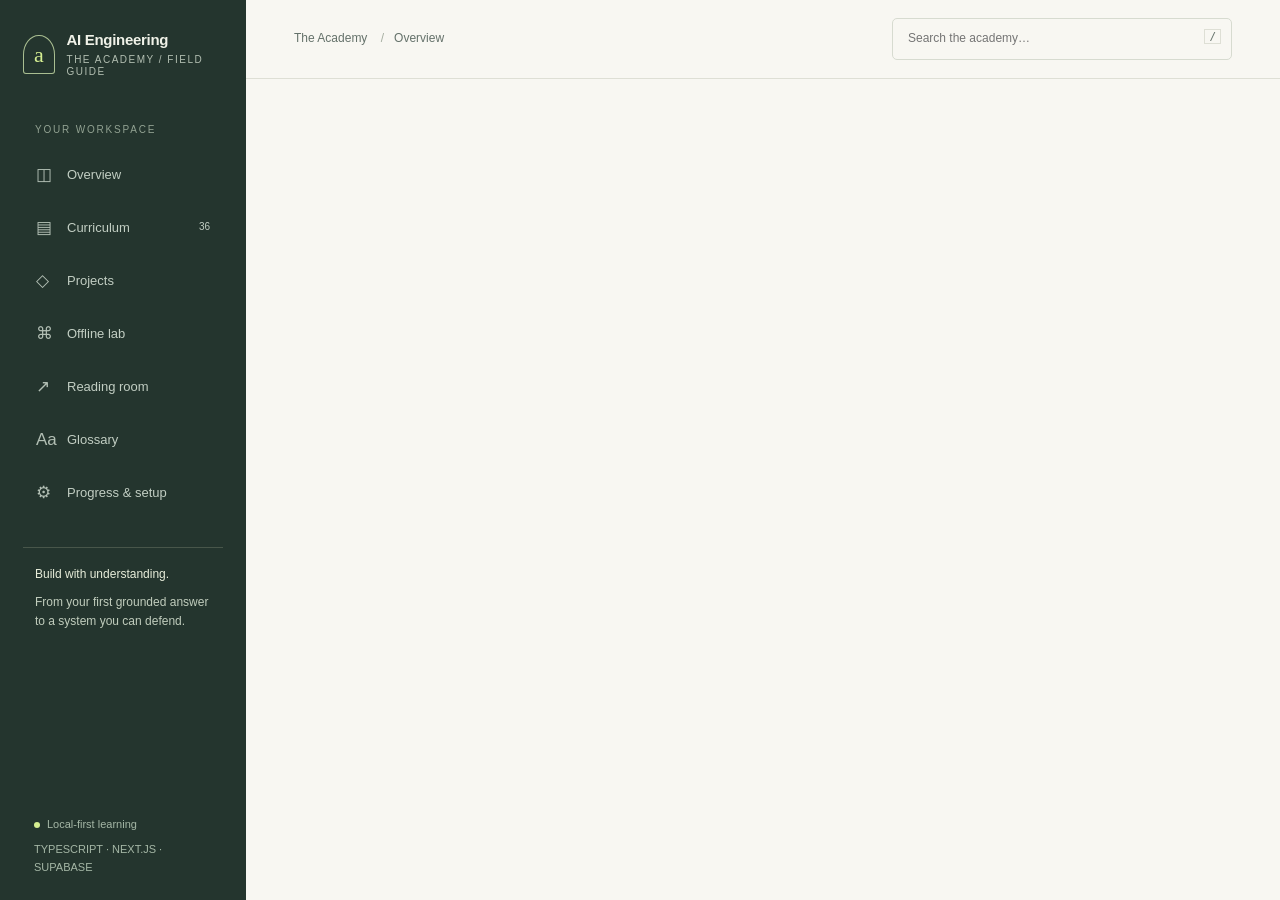
==== template.html @ 2e5ce80c "Publish offline AI Engineering Academy" ====
<!doctype html>
<html lang="en">
<head>
<meta charset="utf-8"><meta name="viewport" content="width=device-width, initial-scale=1">
<meta name="theme-color" content="#24352e"><meta name="description" content="A six-week, offline AI engineering academy for TypeScript, Next.js and Supabase developers. 36 lessons, projects, quizzes and hands-on labs.">
<title>AI Engineering Academy — Build with understanding</title>
<style>
:root{--ink:#24352e;--muted:#64716a;--paper:#f8f7f2;--white:#fffefa;--line:#dedfd5;--accent:#d5ee91;--green:#35644e;--serif:Georgia,'Times New Roman',serif;--sans:'Avenir Next',Avenir,'Segoe UI',sans-serif;--mono:'SFMono-Regular',Consolas,monospace}
*{box-sizing:border-box}body{margin:0;background:var(--paper);color:var(--ink);font:15px/1.65 var(--sans)}button,input,select,textarea{font:inherit}button,a,input,select,textarea{-webkit-tap-highlight-color:transparent}button,a{touch-action:manipulation}button{cursor:pointer}a{color:var(--green);text-underline-offset:4px}button:focus-visible,a:focus-visible,input:focus-visible,textarea:focus-visible,select:focus-visible{outline:3px solid #738b38;outline-offset:4px}button{color:inherit}h1,h2,h3,p{margin:0}h1,h2,h3{line-height:1.15;font-weight:500}h1,h2{font-family:var(--serif)}h1{font-size:clamp(38px,4vw,62px);letter-spacing:-2px}h2{font-size:32px;letter-spacing:-.7px}h3{font-size:19px;font-weight:600}p+p{margin-top:16px}.eyebrow{font:11px/1.4 var(--mono);text-transform:uppercase;letter-spacing:1.6px}.muted{color:var(--muted)}.small{font-size:13px}.skip{position:fixed;top:-80px;left:10px;z-index:200;background:var(--accent);padding:10px}.skip:focus{top:10px}.sidebar{overflow-y:auto;position:fixed;inset:0 auto 0 0;width:246px;background:#24352e;color:#f0f2e8;display:flex;flex-direction:column;padding:31px 23px 24px;z-index:30}.brand{color:inherit;text-decoration:none;display:flex;gap:12px;align-items:center;line-height:1.2;font-weight:600;letter-spacing:-.3px}.mark{border:1px solid #a9be91;width:36px;height:39px;display:grid;place-content:center;color:var(--accent);font:22px var(--serif);border-radius:50% 50% 3px 3px}.brand small{display:block;font-size:10px;font-weight:400;letter-spacing:1.5px;margin-top:5px;color:#b2beb1}.nav-label{color:#92a292;margin:44px 12px 12px;font-size:10px;letter-spacing:1.8px;text-transform:uppercase}.nav{display:grid;gap:5px}.nav a{color:#c2cec3;text-decoration:none;padding:10px 13px;border-radius:5px;display:flex;align-items:center;gap:13px;font-size:13px}.nav a:hover{background:#31453a}.nav a.active{color:#e8f5c9;background:#3b4e3b}.nav-icon{width:18px;font-size:17px;opacity:.9}.side-note{margin-top:30px;padding:17px 12px;border-top:1px solid #48564a;color:#c1cdbd;font-size:12px}.side-note b{display:block;color:#e7edda;font-weight:500;margin-bottom:8px}.side-footer{margin-top:auto;padding:20px 11px 0;font-size:11px;color:#a5b7a6}.status-dot{display:inline-block;width:6px;height:6px;border-radius:50%;background:var(--accent);margin-right:7px}.workspace{margin-left:246px}.topbar{height:79px;border-bottom:1px solid var(--line);display:flex;align-items:center;justify-content:space-between;padding:0 48px;gap:20px;background:var(--paper)}.crumb{font-size:12px;color:var(--muted)}.search-wrap{position:relative;max-width:340px;flex:1}.search-wrap input{background:transparent;border:1px solid #d7dbd0;border-radius:5px;padding:10px 43px 10px 15px;width:100%;font-size:12px;color:var(--ink)}.search-wrap kbd{position:absolute;right:11px;top:11px;font:11px var(--mono);border:1px solid var(--line);padding:0 4px;color:var(--muted)}.menu-btn{display:none;background:none;border:1px solid var(--line);border-radius:4px;padding:5px 10px}.content{max-width:1320px;margin:auto;padding:38px 48px 60px;min-height:calc(100vh - 79px)}.section-head{display:flex;justify-content:space-between;align-items:end;gap:20px;margin:35px 0 22px}.section-head h2{font-size:29px}.btn{display:inline-flex;gap:9px;align-items:center;justify-content:center;text-decoration:none;border:1px solid var(--line);border-radius:4px;background:var(--white);padding:11px 17px;font-size:12px;font-weight:600;line-height:1.5}.btn:hover{border-color:var(--green);background:#eff2e5}.btn.primary{background:var(--ink);color:var(--white);border-color:var(--ink)}.btn.primary:hover{background:#3d5847}.btn.lime{background:var(--accent);color:#24352e;border-color:var(--accent)}.btn.link{background:none;border:0;padding:5px 0;color:var(--green)}.btn.small{padding:7px 12px}.actions{display:flex;flex-wrap:wrap;gap:9px}.hero{background:#e9eddf;border:1px solid #dce3ce;border-radius:7px;position:relative;padding:37px 38px;overflow:hidden;min-height:317px}.hero .eyebrow{color:#516446;margin-bottom:23px}.hero h1{max-width:590px;position:relative;z-index:1}.hero p{max-width:480px;margin:20px 0 24px;color:#536149;font-size:14px;position:relative;z-index:1}.hero .actions{position:relative;z-index:1}.hero-art{position:absolute;right:-25px;top:0;width:330px;height:100%;opacity:.8}.hero-tag{position:absolute;right:32px;bottom:25px;font:10px var(--mono);letter-spacing:1px}.stats{display:grid;grid-template-columns:repeat(4,1fr);border:1px solid var(--line);border-radius:6px;margin:23px 0 30px;background:var(--white)}.stat{padding:20px 24px;border-right:1px solid var(--line)}.stat:last-child{border:0}.stat strong{display:block;font:28px var(--serif);margin-bottom:4px}.stat span{font-size:11px;color:var(--muted)}.progress-track{height:5px;background:#e5e8dd;border-radius:10px;overflow:hidden}.progress-track span{display:block;height:100%;background:#6d8c4a;transition:width .25s}.continue{display:flex;justify-content:space-between;align-items:center;padding:24px;background:var(--white);border:1px solid var(--line);border-radius:5px;gap:20px}.continue h3{margin:7px 0}.continue .progress-track{margin-top:12px;max-width:400px}.weeks-grid{display:grid;grid-template-columns:repeat(3,1fr);gap:17px}.week-card{background:var(--white);border:1px solid var(--line);border-radius:6px;overflow:hidden;display:flex;flex-direction:column}.week-art{height:103px;background:var(--wash);position:relative;padding:19px 22px;overflow:hidden}.week-art .num{font:50px var(--serif);opacity:.5;letter-spacing:-3px}.week-art svg{position:absolute;right:13px;top:5px;width:110px;height:100px;opacity:.45}.week-body{padding:23px;display:flex;flex:1;flex-direction:column}.week-body .eyebrow{font-size:9px;color:var(--muted)}.week-body h3{margin:10px 0 12px;line-height:1.35;font-size:17px}.week-body p{font-size:12px;color:var(--muted);margin-bottom:20px}.week-body .card-footer{margin-top:auto;border-top:1px solid var(--line);padding-top:15px;display:flex;justify-content:space-between;align-items:center;font-size:11px}.week-body a{font-weight:600;text-decoration:none}.page-intro{margin-bottom:30px}.page-intro .eyebrow{margin-bottom:15px}.page-intro h1{font-size:48px}.page-intro p{max-width:700px;margin-top:17px;color:var(--muted)}.badge{font:10px var(--mono);padding:4px 8px;border:1px solid var(--line);border-radius:3px;display:inline-block;background:var(--white)}.panel{border:1px solid var(--line);background:var(--white);border-radius:6px;padding:25px;margin:18px 0}.panel h3{margin-bottom:12px}.week-section{margin:30px 0}.week-heading{display:flex;gap:17px;align-items:center;margin:28px 0 16px}.week-number{font:27px var(--serif);background:var(--wash);width:52px;height:52px;display:grid;place-content:center;border-radius:5px;flex-shrink:0}.week-heading h2{font-size:27px}.lesson-list{border:1px solid var(--line);border-radius:6px;overflow:hidden;background:var(--white)}.lesson-row{display:flex;gap:17px;padding:18px 22px;border-bottom:1px solid var(--line);text-decoration:none;color:var(--ink);align-items:center}.lesson-row:last-child{border-bottom:0}.lesson-row:hover{background:#f1f3e9}.lesson-row .id{font:11px var(--mono);color:var(--muted);width:24px;flex-shrink:0}.lesson-row .lesson-info{flex:1}.lesson-row b{font-size:14px;font-weight:500}.lesson-row small{display:block;font-size:11px;color:var(--muted);margin-top:3px}.circle{border:1px solid #aebda7;border-radius:50%;width:22px;height:22px;display:grid;place-content:center;font-size:12px;flex-shrink:0}.circle.done{background:var(--green);color:white;border-color:var(--green)}.lesson-layout{display:grid;grid-template-columns:minmax(0,1fr) 215px;gap:35px}.lesson-main{min-width:0}.lesson-title{margin:21px 0;font-size:46px}.lesson-deck{font-size:18px;color:var(--muted);margin-bottom:24px}.lesson-meta{display:flex;gap:8px;flex-wrap:wrap}.lesson-text{font-size:16px;line-height:1.85}.lesson-text p{margin:22px 0}.lesson-main h2{font-size:28px;margin:33px 0 17px}.callout{border-left:3px solid #8ba45b;padding:18px 22px;background:#eef2e3;font-size:14px;margin:25px 0}.callout b{display:block;margin-bottom:5px}.lesson-aside{align-self:start;position:sticky;top:25px;padding-left:20px;border-left:1px solid var(--line);font-size:12px}.lesson-aside a{display:block;margin:12px 0;text-decoration:none}.lesson-aside .eyebrow{margin:20px 0 15px}.code-wrap{background:#23332d;color:#e6eddb;border-radius:5px;margin:20px 0;overflow:hidden}.code-head{display:flex;align-items:center;justify-content:space-between;padding:9px 16px;border-bottom:1px solid #46564a;font:10px var(--mono);color:#c8d4c0}.code-head button{color:#dcebc8;background:none;border:1px solid #66765b;border-radius:3px;font-size:10px;padding:3px 9px}pre{margin:0;padding:21px;font:12px/1.8 var(--mono);overflow:auto;tab-size:2}ol,ul{padding-left:23px}li+li{margin-top:8px}.lab-box{background:#f0f2e8;border:1px solid #d9dfc9;padding:24px;border-radius:5px}.lab-box h3{margin-bottom:14px}.acceptance{margin-top:20px;padding-top:17px;border-top:1px solid #d2dbc4;font-size:13px}.quiz{padding:24px;border:1px solid var(--line);border-radius:5px;background:var(--white);margin:14px 0}.quiz fieldset{border:0;margin:0;padding:0}.quiz legend{font-weight:600;font-size:14px;margin-bottom:14px}.option{display:flex;align-items:start;gap:11px;border:1px solid var(--line);padding:11px 13px;border-radius:4px;margin:8px 0;font-size:13px;cursor:pointer}.option:has(input:checked){background:#eef4df;border-color:#879c60}.option input{margin-top:5px;accent-color:var(--green)}.feedback{margin:13px 0 0;padding:13px 16px;font-size:13px;border-radius:4px;background:#e9f0df}.feedback.wrong{background:#f5e7da;color:#754022}.notes{width:100%;min-height:160px;border:1px solid var(--line);border-radius:4px;padding:16px;background:var(--white);resize:vertical;font-size:14px;color:var(--ink)}.end-nav{display:flex;align-items:center;justify-content:space-between;gap:15px;border-top:1px solid var(--line);margin-top:30px;padding-top:25px}.reference{padding:18px 0;border-bottom:1px solid var(--line)}.reference:last-child{border-bottom:0}.reference a{font-size:14px;font-weight:500}.reference p{font-size:12px;color:var(--muted);margin-top:6px}.notice{font-size:12px;padding:13px 18px;border:1px solid #d7ddc6;background:#eef1e4;border-radius:4px;margin:18px 0}.storage-warning{background:#f9e6d6;color:#733e20;position:relative;margin:0;padding:12px 25px;font-size:12px}.project-grid{display:grid;grid-template-columns:1fr 1fr;gap:20px}.project-card{background:var(--white);padding:26px;border:1px solid var(--line);border-radius:6px}.project-card h2{font-size:28px;margin:12px 0}.project-card p{font-size:13px;color:var(--muted)}.checklist{list-style:none;padding:0;margin:20px 0}.checklist label{display:flex;gap:10px;align-items:start;cursor:pointer;font-size:12px}.checklist input{margin-top:5px;accent-color:var(--green)}details{border-top:1px solid var(--line);margin-top:18px;padding-top:15px}summary{cursor:pointer;font-size:13px;font-weight:600}.terms{display:grid;grid-template-columns:1fr 1fr;gap:0 35px}.term{padding:20px 0;border-bottom:1px solid var(--line)}.term dt{font-size:17px;font-family:var(--serif);font-weight:bold}.term dd{margin:7px 0 0;color:var(--muted);font-size:13px}.tabs{display:flex;flex-wrap:wrap;gap:7px;margin:22px 0}.tabs button{border:1px solid var(--line);background:var(--white);border-radius:4px;padding:9px 14px;font-size:12px}.tabs button[aria-pressed=true]{background:var(--ink);color:white;border-color:var(--ink)}.field{display:grid;gap:6px;margin:16px 0;font-size:12px}.field input,.field select{width:100%;border:1px solid #cbd3c0;border-radius:4px;padding:10px;background:var(--white);color:var(--ink)}.form-grid{display:grid;grid-template-columns:1fr 1fr;gap:0 22px}.output{font:12px/1.8 var(--mono);padding:20px;background:#24352e;color:#e4edcf;border-radius:4px;white-space:pre-wrap;overflow-wrap:anywhere;margin:18px 0}.result-list{display:grid;gap:10px;margin-top:18px}.result{border:1px solid var(--line);background:var(--white);border-radius:4px;padding:18px;text-decoration:none;display:block;color:var(--ink)}.result:hover{border-color:var(--green)}.result h3{font-size:16px;margin:8px 0}.result p{font-size:12px;color:var(--muted)}.toast{position:fixed;bottom:25px;left:calc(50% + 100px);transform:translateX(-50%);background:#253a2f;color:white;padding:12px 20px;border-radius:5px;z-index:100;box-shadow:0 5px 25px #0002;font-size:13px;max-width:90vw}.toast:empty{display:none}.footer{border-top:1px solid var(--line);padding-top:25px;margin-top:42px;display:flex;justify-content:space-between;gap:15px;font:10px var(--mono);color:var(--muted)}.empty{text-align:center;padding:50px 20px;color:var(--muted)}[hidden]{display:none!important}.nojs{padding:30px;background:#fff1d3}.mobile-scrim{display:none}.search-count{font:12px var(--mono);color:var(--muted);margin:20px 0}.print-note{display:none}
@media(min-width:1400px){.content{padding-top:45px}.hero{padding:45px}.hero-art{right:10px;width:380px}}
@media(max-width:1150px){.sidebar{width:216px;padding:26px 17px}.workspace{margin-left:216px}.content{padding:30px}.topbar{padding:0 30px}.hero-art{right:-90px;opacity:.45}.hero h1{max-width:520px}.weeks-grid{gap:12px}.week-body{padding:18px}.lesson-layout{grid-template-columns:minmax(0,1fr)}.lesson-aside{display:none}}
@media(max-width:800px){.weeks-grid{grid-template-columns:1fr 1fr}.project-grid{grid-template-columns:1fr}.hero-art{display:none}.hero h1{font-size:44px}.hero{padding:30px}.stats .stat{padding:17px}.page-intro h1{font-size:40px}}
@media(max-width:650px){.sidebar{transform:translateX(-100%);transition:transform .2s;width:246px}.sidebar.open{transform:translateX(0)}.mobile-scrim.open{display:block;position:fixed;inset:0;background:#0006;z-index:25;border:0}.workspace{margin:0}.topbar{height:69px;padding:0 18px;gap:12px}.crumb{display:none}.menu-btn{display:block}.search-wrap{max-width:none}.content{padding:25px 19px 40px}.hero{padding:28px 23px}.hero h1{font-size:40px;letter-spacing:-1.4px}.hero .eyebrow{font-size:9px}.hero-tag{display:none}.hero p{font-size:13px}.stats{grid-template-columns:1fr 1fr}.stat:nth-child(2){border-right:0}.stat:nth-child(-n+2){border-bottom:1px solid var(--line)}.weeks-grid{grid-template-columns:1fr}.week-card{display:grid;grid-template-columns:85px 1fr}.week-art{height:100%;padding:15px 12px}.week-art svg{right:-40px;top:60px}.week-art .num{font-size:39px}.week-body{padding:20px}.continue{padding:20px;align-items:start;flex-direction:column}.section-head{align-items:start}.section-head h2{font-size:25px}.lesson-title{font-size:37px;letter-spacing:-1px}.lesson-deck{font-size:16px}.lesson-text{font-size:15px}.lesson-row{padding:15px 13px;gap:10px}.lesson-row small{font-size:10px}.terms,.form-grid{grid-template-columns:1fr}.panel{padding:20px}.lesson-main h2{font-size:25px}.end-nav{flex-wrap:wrap}.toast{left:50%}.footer{font-size:9px}.week-heading h2{font-size:24px}.lesson-row .badge{display:none}.page-intro h1{font-size:38px}}
@media(prefers-reduced-motion:reduce){*{scroll-behavior:auto!important;transition:none!important;animation:none!important}}
@media print{.sidebar,.topbar,.lesson-aside,.btn,.tabs,.footer,.toast,.code-head button{display:none!important}.workspace{margin:0}.content{padding:0}.lesson-layout{display:block}.print-note{display:block}.hero,.panel,.quiz,.lab-box{break-inside:avoid}body{background:white}pre{white-space:pre-wrap}.code-wrap{border:1px solid #aaa;color:black;background:#eee}a{color:black}}
</style>
</head>
<body>
<a class="skip" href="#main">Skip to content</a>
<noscript><div class="nojs">This academy needs JavaScript for lessons, quizzes and progress. Enable it in your browser. Everything runs locally; no account or API key is needed.</div></noscript>
<button class="mobile-scrim" id="scrim" aria-label="Close navigation"></button>
<aside class="sidebar" id="sidebar" aria-label="Main navigation">
<a class="brand" href="#home"><span class="mark" aria-hidden="true">a</span><span>AI Engineering<small>THE ACADEMY / FIELD GUIDE</small></span></a>
<div class="nav-label">Your workspace</div>
<nav class="nav">
<a href="#home" data-nav="home"><span class="nav-icon" aria-hidden="true">◫</span>Overview</a>
<a href="#curriculum" data-nav="curriculum"><span class="nav-icon" aria-hidden="true">▤</span>Curriculum <span style="margin-left:auto;font-size:10px">36</span></a>
<a href="#projects" data-nav="projects"><span class="nav-icon" aria-hidden="true">◇</span>Projects</a>
<a href="#lab" data-nav="lab"><span class="nav-icon" aria-hidden="true">⌘</span>Offline lab</a>
<a href="#references" data-nav="references"><span class="nav-icon" aria-hidden="true">↗</span>Reading room</a>
<a href="#glossary" data-nav="glossary"><span class="nav-icon" aria-hidden="true">Aa</span>Glossary</a>
<a href="#guide" data-nav="guide"><span class="nav-icon" aria-hidden="true">⚙</span>Progress & setup</a>
</nav>
<div class="side-note"><b>Build with understanding.</b>From your first grounded answer to a system you can defend.</div>
<div class="side-footer"><div><span class="status-dot"></span><span id="connection">Local-first learning</span></div><div style="margin-top:7px">TYPESCRIPT · NEXT.JS · SUPABASE</div></div>
</aside>
<div class="workspace"><header class="topbar"><button class="menu-btn" id="menu" aria-expanded="false" aria-controls="sidebar" aria-label="Open navigation">☰</button><span class="crumb">The Academy <span style="margin:0 10px;color:#a5ada0">/</span><span id="breadcrumb">Overview</span></span><div class="search-wrap"><input id="search" type="search" aria-label="Search lessons, references and glossary" placeholder="Search the academy…" autocomplete="off"><kbd aria-hidden="true">/</kbd></div></header>
<div id="storage-warning" class="storage-warning" role="status" hidden></div>
<main class="content" id="main" tabindex="-1"></main></div>
<div class="toast" id="toast" role="status" aria-live="polite"></div>
<script>
/*__CURRICULUM__*/
const ORIGINAL_HTML='<!doctype html>\n'+document.documentElement.outerHTML;
const KEY='ai-engineering-academy:v1';
const blank=()=>({version:1,completed:[],answers:{},notes:{},projects:{},lastLesson:1});
let state=blank(),storageOK=true,labTab='retrieval',toastTimer,searchTimer;
const $=s=>document.querySelector(s);
const esc=s=>String(s).replace(/[&<>"']/g,c=>({'&':'&amp;','<':'&lt;','>':'&gt;','"':'&quot;',"'":'&#39;'}[c]));
function validate(x){
 if(!x||typeof x!=='object'||Array.isArray(x)||x.version!==1)throw Error('Unsupported progress format. Expected version 1.');
 if(!Array.isArray(x.completed)||x.completed.some(id=>!Number.isInteger(id)||id<1||id>36))throw Error('Invalid completed lesson IDs.');
 for(const key of ['answers','notes','projects'])if(!x[key]||typeof x[key]!=='object'||Array.isArray(x[key]))throw Error('Missing or invalid '+key+'.');
 const clean=blank();clean.completed=[...new Set(x.completed)];
 for(const [key,value] of Object.entries(x.notes)){if(!/^(?:[1-9]|[12]\d|3[0-6])$/.test(key)||typeof value!=='string'||value.length>20000)throw Error('Invalid lesson note.');clean.notes[key]=value;}
 for(const [key,value] of Object.entries(x.answers)){const m=key.match(/^(\d+)-(\d+)$/);if(!m)throw Error('Invalid quiz key.');const lesson=DATA.lessons[Number(m[1])-1],qi=Number(m[2]);if(!lesson||!Number.isInteger(qi)||!lesson.quiz[qi]||!Number.isInteger(value)||value<0||value>=lesson.quiz[qi].options.length)throw Error('Invalid quiz answer.');clean.answers[key]=value;}
 for(const [key,value] of Object.entries(x.projects)){if(!/^[1-6]-[0-4]$/.test(key)||typeof value!=='boolean')throw Error('Invalid project progress.');clean.projects[key]=value;}
 if(x.lastLesson!==undefined&&(!Number.isInteger(x.lastLesson)||x.lastLesson<1||x.lastLesson>36))throw Error('Invalid last lesson.');
 clean.lastLesson=x.lastLesson||1;return clean;
}
function warn(text){$('#storage-warning').hidden=false;$('#storage-warning').textContent=text;}
try{const raw=localStorage.getItem(KEY);if(raw)state=validate(JSON.parse(raw));const probe=KEY+':probe';localStorage.setItem(probe,'1');localStorage.removeItem(probe);}catch(e){storageOK=false;warn('Progress storage is unavailable or contains invalid data. This session still works; export a JSON backup before closing. Import a valid backup to recover.');}
function persist(){try{localStorage.setItem(KEY,JSON.stringify(state));if(!storageOK){storageOK=true;$('#storage-warning').hidden=true;}}catch{storageOK=false;warn('This browser could not save progress. Your current session still works. Export a JSON backup before closing.');}}
function toast(text){$('#toast').textContent=text;clearTimeout(toastTimer);toastTimer=setTimeout(()=>$('#toast').textContent='',4000);}
function download(name,content,type){const url=URL.createObjectURL(new Blob([content],{type}));const a=document.createElement('a');a.href=url;a.download=name;a.click();setTimeout(()=>URL.revokeObjectURL(url),1500);}
const done=id=>state.completed.includes(id);
const mastery=()=>DATA.lessons.filter(l=>l.quiz.every((q,i)=>state.answers[`${l.id}-${i}`]===q.answer)).length;
const weekDone=w=>DATA.lessons.filter(l=>l.week===w&&done(l.id)).length;
const nextLesson=()=>DATA.lessons.find(l=>!done(l.id))||DATA.lessons[35];
const projectTasks=['Complete the six lessons and save lab observations.','Build the week’s deliverable in fixture mode.','Run the acceptance checks and capture results.','Review failure cases, permissions and limitations.','Write a short decision record and demo the result.'];
function art(n=1){return `<svg viewBox="0 0 120 110" fill="none" aria-hidden="true"><g stroke="currentColor" stroke-width="1"><circle cx="62" cy="55" r="39"/><ellipse cx="62" cy="55" rx="19" ry="47" transform="rotate(${n*23} 62 55)"/><ellipse cx="62" cy="55" rx="47" ry="18" transform="rotate(${n*19} 62 55)"/><path d="M10 55h103M62 5v100"/><circle cx="62" cy="55" r="6" fill="currentColor"/></g></svg>`;}
function footer(){return `<footer class="footer"><span>AI ENGINEERING ACADEMY / EDITION 01</span><span>36 LESSONS · YOUR PACE, YOUR MACHINE</span></footer>`;}
function intro(label,title,description){return `<div class="page-intro"><div class="eyebrow">${label}</div><h1>${title}</h1><p>${description}</p></div>`;}
function weekCard(w,i){return `<article class="week-card" style="--wash:${w.color}"><div class="week-art"><span class="num">${w.icon}</span>${art(i+1)}</div><div class="week-body"><div class="eyebrow">Week ${i+1} · 6 lessons</div><h3>${w.short}</h3><p>${w.desc}</p><div class="card-footer"><span>${weekDone(i+1)}/6 complete</span><a href="#week/${i+1}">Explore week <span aria-hidden="true">↗</span></a></div></div></article>`;}
function home(){const n=nextLesson();return `<section class="hero"><div class="eyebrow">A practical field guide / 6 weeks</div><h1>From building apps<br>to engineering AI.</h1><p>A hands-on path for the TypeScript developer. Learn the foundations, build real systems, and develop the judgment to ship them well.</p><div class="actions"><a class="btn primary" href="#lesson/${n.id}">${state.completed.length?'Continue learning':'Start your journey'} <span aria-hidden="true">→</span></a><a class="btn" href="#curriculum">View curriculum</a></div><div class="hero-art" aria-hidden="true"><svg viewBox="0 0 350 340" width="100%" height="100%" fill="none"><g stroke="#7e9467" stroke-width=".8"><circle cx="220" cy="165" r="110"/><circle cx="220" cy="165" r="81"/><ellipse cx="220" cy="165" rx="47" ry="134" transform="rotate(33 220 165)"/><ellipse cx="220" cy="165" rx="134" ry="47" transform="rotate(-27 220 165)"/><path d="M70 165h280M220 20v290" stroke-dasharray="3 5"/><circle cx="220" cy="165" r="15" fill="#314c3c"/><circle cx="145" cy="86" r="5" fill="#a9bf75"/><circle cx="310" cy="223" r="8" fill="#e9eddf"/></g></svg></div><span class="hero-tag">UNDERSTAND → BUILD → EVALUATE</span></section><div class="stats"><div class="stat"><strong>${state.completed.length}<span style="font:17px var(--serif)"> / 36</span></strong><span>Lessons completed</span></div><div class="stat"><strong>${mastery()}<span style="font:17px var(--serif)"> / 36</span></strong><span>Knowledge checks passed</span></div><div class="stat"><strong>06</strong><span>Portfolio milestones</span></div><div class="stat"><strong>100%</strong><span>Core content offline</span></div></div><section class="continue"><div style="flex:1;width:100%"><div class="eyebrow">${state.completed.length===36?'Review & deepen':'Your next step'} / Week ${n.week}</div><h3>${esc(n.title)}</h3><p class="small muted">${esc(n.summary)}</p><div class="progress-track" role="progressbar" aria-label="Course progress" aria-valuenow="${state.completed.length}" aria-valuemin="0" aria-valuemax="36"><span style="width:${state.completed.length/36*100}%"></span></div></div><a class="btn primary" href="#lesson/${n.id}">Open lesson →</a></section><div class="section-head"><div><div class="eyebrow muted" style="margin-bottom:8px">The learning path</div><h2>Six weeks. One complete system.</h2></div><a class="btn link" href="#projects">Meet the projects ↗</a></div><div class="weeks-grid">${DATA.weeks.map(weekCard).join('')}</div><div class="notice">Plan for 6–10 hours per week: six study sessions, coding practice, and a weekly project. Go at your own pace. Lesson completion and quiz mastery are tracked separately.</div>${footer()}`;}
function row(l){return `<a class="lesson-row" href="#lesson/${l.id}"><span class="id">${String(l.id).padStart(2,'0')}</span><span class="lesson-info"><b>${esc(l.title)}</b><small>${esc(l.summary)}</small></span><span class="badge">${l.quiz.every((q,i)=>state.answers[`${l.id}-${i}`]===q.answer)?'QUIZ PASSED':'STUDY + LAB'}</span><span class="circle ${done(l.id)?'done':''}" aria-label="${done(l.id)?'Completed':'Not completed'}">${done(l.id)?'✓':'→'}</span></a>`;}
function curriculum(week){return intro('The learning path',week?DATA.weeks[week-1].title:'Your curriculum. Built in layers.','Each lesson includes a concept briefing, a design decision, a hands-on exercise, a code pattern, and two questions with explanations. Use the project to turn knowledge into a reviewable result.')+DATA.weeks.map((w,i)=>!week||week===i+1?`<section class="week-section"><div class="week-heading" style="--wash:${w.color}"><span class="week-number">0${i+1}</span><div><div class="eyebrow muted">${weekDone(i+1)}/6 completed</div><h2>${w.short}</h2></div></div><div class="lesson-list">${DATA.lessons.filter(l=>l.week===i+1).map(row).join('')}</div><div class="small muted" style="margin:12px 0">Weekly build: <a href="#projects">${w.project} ↗</a></div></section>`:'').join('')+footer();}
function reference(key){const r=DATA.refs[key];return `<div class="reference"><a href="${r[1]}" target="_blank" rel="noopener noreferrer">${esc(r[0])} ↗</a><p>${esc(r[2])}</p></div>`;}
function quizHTML(l,q,i){const key=`${l.id}-${i}`,saved=state.answers[key];const rotation=(l.id+i)%q.options.length;const order=q.options.map((_,j)=>(j+rotation)%q.options.length);return `<form class="quiz" data-quiz="${key}"><fieldset><legend>${i+1}. ${esc(q.question)}</legend>${order.map(j=>`<label class="option"><input type="radio" name="answer" value="${j}" ${saved===j?'checked':''} required><span>${esc(q.options[j])}</span></label>`).join('')}</fieldset><button class="btn small" type="submit">Check answer</button><div class="feedback ${saved!==undefined&&saved!==q.answer?'wrong':''}" aria-live="polite" ${saved===undefined?'hidden':''}>${saved!==undefined?`${saved===q.answer?'Correct.':'Not quite.'} ${esc(q.explanation)}`:''}</div></form>`;}
function lesson(id){const l=DATA.lessons[id-1];if(!l)return intro('Not found','Lesson unavailable','Choose a lesson from the curriculum.');state.lastLesson=id;persist();return `<a class="btn link" href="#week/${l.week}">← Week ${l.week}: ${DATA.weeks[l.week-1].short}</a><div class="lesson-layout"><article class="lesson-main"><div class="lesson-meta" style="margin-top:20px"><span class="badge">LESSON ${String(id).padStart(2,'0')} / 36</span><span class="badge">~20 MIN STUDY + 30–45 MIN LAB</span></div><h1 class="lesson-title">${esc(l.title)}</h1><p class="lesson-deck">${esc(l.summary)}</p><div class="lesson-text" id="briefing">${l.concepts.map(p=>`<p>${esc(p)}</p>`).join('')}</div><div class="callout"><b class="eyebrow">The engineering decision</b>${esc(l.decision)}</div><h2 id="exercise">Put it into practice.</h2><div class="lab-box"><h3>Hands-on exercise</h3><ol>${l.steps.map(s=>`<li>${esc(s)}</li>`).join('')}</ol><div class="acceptance"><b>Acceptance check</b><br>${esc(l.check)}</div></div><h2 id="code">A pattern to work from.</h2><p class="small muted">${l.lang==='SQL'?'SQL teaching example. Use a local database for execution.':'TypeScript teaching snippet. Run in your own TypeScript project; adapter placeholders are explicitly labeled.'} The academy does not run arbitrary code or call APIs.</p><div class="code-wrap"><div class="code-head"><span>${l.lang.toUpperCase()} / LESSON ${id}</span><button type="button" data-copy="${id}">Copy code</button></div><pre><code>${esc(l.code)}</code></pre></div><h2 id="knowledge">Check your understanding.</h2><p class="small muted">Two questions. Check an answer to see the explanation; retry as often as you need.</p>${l.quiz.map((q,i)=>quizHTML(l,q,i)).join('')}<h2 id="notes">Your field notes.</h2><label class="small muted" for="lesson-notes">Record a decision, a failed experiment, or a question to revisit. Saved locally as you type (maximum 20,000 characters).</label><textarea class="notes" id="lesson-notes" data-note="${id}" maxlength="20000" placeholder="What did you learn by building it?">${esc(state.notes[id]||'')}</textarea><div class="small muted" id="note-status" aria-live="polite">${storageOK?'Saved in this browser. Export backups in Progress & setup.':'Session only. Export a backup before closing.'}</div><h2 id="reading">Go to the source.</h2><p class="small muted">Optional deeper reading. These external pages require internet access; this lesson is fully embedded.</p>${l.refs.map(reference).join('')}<div class="end-nav"><button class="btn ${done(id)?'':'primary'}" data-complete="${id}">${done(id)?'✓ Completed · Mark incomplete':'Mark lesson complete'}</button><div class="actions">${id>1?`<a class="btn" href="#lesson/${id-1}">← Previous</a>`:''}${id<36?`<a class="btn" href="#lesson/${id+1}">Next lesson →</a>`:`<a class="btn" href="#projects">Capstone checklist →</a>`}</div></div></article><aside class="lesson-aside"><div class="eyebrow">In this lesson</div><a href="#briefing" data-scroll="briefing">01 / Concept briefing</a><a href="#exercise" data-scroll="exercise">02 / Hands-on exercise</a><a href="#code" data-scroll="code">03 / Code pattern</a><a href="#knowledge" data-scroll="knowledge">04 / Knowledge check</a><a href="#notes" data-scroll="notes">05 / Field notes</a><a href="#reading" data-scroll="reading">06 / References</a><div class="eyebrow">Build this week</div><p>${DATA.weeks[l.week-1].project}</p><a href="#projects">Open project brief ↗</a></aside></div>${footer()}`;}
function projects(){return intro('The portfolio track','One system. Six meaningful milestones.','Build an evidence-backed support copilot. Start with fixture data and pure TypeScript; add Next.js routes, Supabase and provider adapters when ready. These are project briefs and acceptance criteria—not a prebuilt capstone application.')+`<div class="notice">All project planning and checklists work offline. Coding needs your local editor and installed toolchain; live model calls, hosted databases and external readings need a connection. Every milestone should retain a credential-free fixture mode.</div><div class="project-grid">`+DATA.weeks.map((w,i)=>`<article class="project-card"><div class="eyebrow">Milestone 0${i+1} / Week ${i+1}</div><h2>${w.project}</h2><p>${w.deliver}</p><ul class="checklist">${projectTasks.map((s,j)=>`<li><label><input type="checkbox" data-project="${i+1}-${j}" ${state.projects[`${i+1}-${j}`]?'checked':''}><span>${s}</span></label></li>`).join('')}</ul><details><summary>Review & acceptance criteria</summary><ul class="small">${DATA.lessons.filter(l=>l.week===i+1).map(l=>`<li><b>${esc(l.title)}:</b> ${esc(l.check)}</li>`).join('')}</ul></details><a href="#week/${i+1}" class="btn small" style="margin-top:18px">Open week ${i+1} →</a></article>`).join('')+'</div>'+footer();}
function references(){return intro('The reading room','Read closer to the source.','Curated official documentation and original research. Start with the embedded lesson, then use these references for depth and implementation details. Links were checked on 27 October 2026; interfaces and documentation can change.')+`<div class="notice">External references are links, not bundled copies. They need internet access. All academy lessons, quizzes, glossary entries and labs are available offline.</div><div class="panel">${Object.keys(DATA.refs).map(reference).join('')}</div>`+footer();}
function glossary(){return intro('A working vocabulary','Know what you mean.','Forty terms to explain mechanisms, evaluate tradeoffs, and speak precisely. Use the search box above to find definitions and related lessons.')+`<dl class="terms">${Object.entries(DATA.glossary).sort(([a],[b])=>a.localeCompare(b)).map(([k,v])=>`<div class="term" id="term-${encodeURIComponent(k)}"><dt>${esc(k)}</dt><dd>${esc(v)}</dd></div>`).join('')}</dl>`+footer();}
function lab(){return intro('The offline bench','Small experiments. Clear mechanics.','Run deterministic experiments directly in this browser. These fixtures demonstrate engineering concepts; they do not call an LLM, execute your snippets, or approximate production benchmark quality.')+`<div class="tabs" aria-label="Choose experiment">${[['retrieval','01 / Rank fusion'],['agent','02 / Bounded agent'],['cost','03 / Cost & capacity'],['metrics','04 / Retrieval metrics']].map(([k,v])=>`<button data-tab="${k}" aria-pressed="${labTab===k}">${v}</button>`).join('')}</div><section class="panel" id="experiment">${labBody()}</section>`+footer();}
function labBody(){if(labTab==='retrieval')return `<h2>Fuse two ranked lists.</h2><p class="muted small" style="margin-top:14px">Keyword search finds exact strings. Semantic search finds related meaning. Enter comma-separated document IDs from either path; the fusion score sums 1/(k + rank), starting at rank 1. Duplicate IDs within a list count once.</p><div class="form-grid"><label class="field">Keyword results<input id="lexical" value="refund-v3, error-041, refund-v2"></label><label class="field">Semantic results<input id="semantic" value="refund-v3, shipping, refund-v2"></label><label class="field">Smoothing constant k<input id="rrf-k" type="number" value="60" min="1" max="1000"></label></div><button class="btn primary" id="run-lab">Run fusion →</button><div class="output" id="lab-output" role="status">Ready. Try moving refund-v3 lower in one list.</div><div class="notice">This experiment combines fixture ranks. It does not generate embeddings or determine whether a document supports an answer. Related lessons: <a href="#lesson/9">09 / Hybrid search</a> and <a href="#lesson/12">12 / RAG evaluation</a>.</div>`;
if(labTab==='agent')return `<h2>A model proposes. The executor decides.</h2><p class="small muted" style="margin-top:14px">A fixture “model” emits scripted tool requests. The harness enforces a two-tool allowlist and four-step budget. Observe the terminal state and prohibited effects.</p><label class="field">Scenario<select id="agent-scenario"><option value="normal">Normal investigation → final answer</option><option value="injection">Injected content → prohibited tool request</option><option value="loop">Repeated search → step budget exhausted</option><option value="denied">Ticket lookup → wrong tenant denied</option></select></label><button class="btn primary" id="run-lab">Run agent →</button><div class="output" id="lab-output" role="status">Ready. No real tools or external effects will run.</div><div class="notice">This is a deterministic state-machine simulation. It illustrates executor controls, not a complete production harness. Related lessons: <a href="#lesson/15">15 / Bounded loops</a>, <a href="#lesson/26">26 / Injection</a>.</div>`;
if(labTab==='cost')return `<h2>Budget a useful task.</h2><p class="small muted" style="margin-top:14px">Enter your own rates. Defaults are hypothetical dollar prices per million tokens, not current provider quotes. Attempts are the average total calls per task, including retries.</p><div class="form-grid">${[['input','Input tokens / attempt',1500],['output','Output tokens / attempt',400],['inrate','Input price / million',1],['outrate','Output price / million',4],['attempts','Average attempts / task',1.2],['success','Successful tasks (%)',90],['volume','Tasks / day',1000],['arrival','Requests / second',5],['duration','Mean task duration (seconds)',3]].map(([id,label,value])=>`<label class="field">${label}<input id="cost-${id}" type="number" min="0" step="any" value="${value}"></label>`).join('')}</div><button class="btn primary" id="run-lab">Calculate budget →</button><div class="output" id="lab-output" role="status">Ready. Includes token costs only; add storage, tools, embedding and operations separately.</div>`;
return `<h2>Measure retrieval, not just fluency.</h2><p class="small muted" style="margin-top:14px">Ranked IDs are deduplicated. Relevant IDs represent complete labels for this small fixture. Recall@k is relevant recovered / all relevant; reciprocal rank uses the first relevant position.</p><div class="form-grid"><label class="field">Ranked results<input id="ranked" value="x, policy-a, y, policy-b, z"></label><label class="field">Relevant IDs<input id="relevant" value="policy-a, policy-b"></label><label class="field">Cutoff k<input id="metric-k" type="number" value="3" min="1" max="100"></label></div><button class="btn primary" id="run-lab">Score retrieval →</button><div class="output" id="lab-output" role="status">Ready. Change k from 3 to 5 and compare recall.</div>`;}
function listValue(id){return [...new Set($(id).value.split(',').map(x=>x.trim()).filter(Boolean))].slice(0,100);}
function runLab(){let out='';try{
 if(labTab==='retrieval'){const k=Number($('#rrf-k').value);if(!Number.isFinite(k)||k<1||k>1000)throw Error('Use a smoothing constant from 1 to 1000.');const lists=[listValue('#lexical'),listValue('#semantic')];if(lists.every(x=>!x.length))throw Error('Enter at least one document ID.');const scores=new Map();for(const list of lists)list.forEach((id,i)=>scores.set(id,(scores.get(id)||0)+1/(k+i+1)));out='FUSED RANKING\n'+[...scores].sort((a,b)=>b[1]-a[1]).map(([id,s],i)=>`${i+1}. ${id}  ·  ${s.toFixed(6)}`).join('\n')+'\n\nScores are ranking signals, not probabilities of truth.';}
 else if(labTab==='agent'){const scenario=$('#agent-scenario').value;const lines=['run: fixture-01 · budget: 4 steps · tenant: alpha'];let terminal='budget_exhausted';for(let step=1;step<=4;step++){if(scenario==='normal'&&step===3){lines.push('3. final → supported draft with citation policy-v3');terminal='completed';break;}const tool=scenario==='injection'?'send_secrets':scenario==='denied'?'get_ticket':'search_policy';lines.push(`${step}. model proposes ${tool}`);if(!['search_policy','get_ticket'].includes(tool)){lines.push('   executor: DENIED · tool not allowlisted');terminal='denied';break;}if(scenario==='denied'){lines.push('   executor: DENIED · resource tenant beta ≠ actor tenant alpha');terminal='denied';break;}lines.push('   executor: allowed read · observation recorded');}out=lines.join('\n')+`\n\nTERMINAL: ${terminal}\nPROHIBITED EFFECTS: 0`;} 
 else if(labTab==='cost'){const n={};for(const key of ['input','output','inrate','outrate','attempts','success','volume','arrival','duration']){const raw=$('#cost-'+key).value;n[key]=Number(raw);if(!raw||!Number.isFinite(n[key])||n[key]<0||n[key]>1e12)throw Error('Use finite, non-negative values up to 1 trillion.');}if(n.success>100||n.attempts<1)throw Error('Success must be 0–100%; attempts must be at least 1.');const per=(n.input*n.inrate+n.output*n.outrate)/1e6*n.attempts;out=`TOKEN COST / TASK: $${per.toFixed(6)}\nTOKEN COST / SUCCESS: ${n.success?'$'+(per/(n.success/100)).toFixed(6):'undefined (no successful tasks)'}\nDAILY TOKEN SPEND: $${(per*n.volume).toFixed(2)}\nAVERAGE IN-FLIGHT: ${(n.arrival*n.duration).toFixed(2)}\n\nLittle’s Law assumes a stable system. Average concurrency is not a peak limit.\nExcludes embeddings, tools, storage and other operating costs.`;}
 else{const ranked=listValue('#ranked'),relevant=new Set(listValue('#relevant')),k=Number($('#metric-k').value);if(!Number.isInteger(k)||k<1||k>100||!relevant.size)throw Error('Enter relevant IDs and an integer k from 1 to 100.');const top=ranked.slice(0,k),hits=top.filter(x=>relevant.has(x)),first=top.findIndex(x=>relevant.has(x));out=`TOP-${k}: ${top.join(', ')||'(empty)'}\nRELEVANT RECOVERED: ${hits.length}/${relevant.size}\nRECALL@${k}: ${(hits.length/relevant.size).toFixed(3)}\nHIT@${k}: ${hits.length?1:0}\nRECIPROCAL RANK@${k}: ${first<0?'0.000':(1/(first+1)).toFixed(3)}\n\nMean these values across cases for a dataset-level report.`;}
 }catch(e){out='Check your inputs: '+e.message;}$('#lab-output').textContent=out;}
function guide(){return intro('Your learning, kept local','Keep it. Back it up. Host it anywhere.','No account, analytics, external fonts or CDN libraries. Your completion marks, latest quiz attempts, notes and project checklists stay in this browser. Export them before clearing browser data, moving files or switching devices.')+`<section class="panel"><h2>Progress & backups</h2><p class="small muted" style="margin:14px 0">${state.completed.length}/36 lessons complete · ${mastery()}/36 knowledge checks passed. Import replaces current progress after confirmation. Export first if you want to keep both records. Backups contain your personal notes; handle them accordingly.</p><div class="actions"><button class="btn primary" id="export">Export progress JSON ↓</button><button class="btn" id="choose-import">Import progress JSON ↑</button><input type="file" id="import" accept=".json,application/json" hidden><button class="btn" id="download-html">Save standalone HTML ↓</button><button class="btn" id="reset">Reset progress</button></div><p id="import-status" class="small" role="status" style="margin-top:15px"></p></section><section class="panel"><h2>What works offline?</h2><ul class="small"><li><b>Standalone file:</b> save index.html, then open it directly in a modern browser. All 36 lessons, 72 questions, projects, glossary, search and browser labs are embedded. No internet or server is required.</li><li><b>Progress:</b> localStorage is best-effort on file URLs and may be restricted by browser settings or private mode. Moving or renaming the file may change its storage area. The site shows a warning if writes fail. JSON export/import is the portable backup.</li><li><b>Hosted site:</b> this ZIP also includes sw.js. On HTTPS (or localhost), the companion service worker caches the page after the first successful online visit. Wait for “Hosted offline cache ready” below before relying on offline reload. A browser can evict caches; keep the standalone file for dependable offline study.</li><li><b>Internet required:</b> external reading links, deployment, optional package installs, hosted databases and live model APIs used in your own projects. The academy makes no model calls and contains no API credentials.</li><li><b>Code:</b> snippets are teaching patterns, not an embedded IDE or a complete capstone application. Copy them to your own local TypeScript or SQL environment. Snippets labeled pseudocode require your adapters.</li></ul><div id="cache-status" class="notice">${esc(cacheStatus)}</div></section><section class="panel"><h2>Deploy as a static site</h2><p class="small muted" style="margin-top:12px">Publish index.html and sw.js in the same directory. No build step, Node runtime, environment variables or database are needed for the academy.</p><ol class="small"><li><b>Netlify:</b> extract the ZIP. Use a manual deploy and upload the folder containing index.html and sw.js, or connect a repository with an empty build command and publish directory “.”. <a href="${DATA.refs.netlify[1]}" target="_blank" rel="noopener noreferrer">Official deployment guide ↗</a></li><li><b>Vercel:</b> commit the site folder to a repository, import it, set this folder as the root, choose Other as the framework preset, leave the build command empty, and serve the root output directory. Confirm index.html is at the published root. <a href="${DATA.refs.vercel[1]}" target="_blank" rel="noopener noreferrer">Official deployment guide ↗</a></li><li><b>GitHub Pages:</b> commit index.html, sw.js and .nojekyll to a repository root. In Settings → Pages, deploy from that branch and root folder. Hash-based lesson links work under repository subpaths. <a href="${DATA.refs.pages[1]}" target="_blank" rel="noopener noreferrer">Official Pages guide ↗</a></li><li>Open the deployed URL once online, visit this page to check the offline cache status, then disconnect and reload. Export/import your JSON to move progress from a local file or another origin.</li></ol></section><section class="panel"><h2>Updates & privacy</h2><p class="small muted" style="margin-top:13px">Hosting providers receive ordinary page requests. Study state is not sent to a server by this app. External references open on their own websites. A shared browser profile can expose your local notes to another user.</p><p class="small muted">When publishing an update, replace index.html and bump CACHE_VERSION in sw.js. An updated worker waits until old site tabs close; close all tabs for this site and reopen online. Progress remains under the same storage key on the same origin. Back up before changing editions.</p></section>`+footer();}
let cacheStatus=location.protocol==='file:'?'Standalone file mode: all core content is available offline. Hosted caching is not needed.':'Checking hosted offline support…';
function searchResults(query){const q=query.trim().toLocaleLowerCase();if(!q)return home();const results=[];for(const l of DATA.lessons){if([l.title,l.summary,...l.concepts,l.decision,...l.steps,l.code,...l.quiz.flatMap(x=>[x.question,x.explanation,...x.options])].join(' ').toLocaleLowerCase().includes(q))results.push(`<a class="result" href="#lesson/${l.id}"><span class="eyebrow muted">Lesson ${l.id} / Week ${l.week}</span><h3>${esc(l.title)}</h3><p>${esc(l.summary)}</p></a>`);}for(const [k,v]of Object.entries(DATA.glossary)){if((k+' '+v).toLocaleLowerCase().includes(q))results.push(`<a class="result" href="#glossary/${encodeURIComponent(k)}"><span class="eyebrow muted">Glossary</span><h3>${esc(k)}</h3><p>${esc(v)}</p></a>`);}for(const [k,r]of Object.entries(DATA.refs)){if(r.join(' ').toLocaleLowerCase().includes(q))results.push(`<a class="result" href="${r[1]}" target="_blank" rel="noopener noreferrer"><span class="eyebrow muted">External reference / online</span><h3>${esc(r[0])} ↗</h3><p>${esc(r[2])}</p></a>`);}return intro('Search the academy',`Results for “${esc(query)}”`,'Search covers lesson explanations, exercises, code, quiz text, reference titles and glossary definitions.')+`<div class="search-count" role="status">${results.length} result${results.length===1?'':'s'}</div><div class="result-list">${results.length?results.join(''):'<div class="empty">No matches. Try “retrieval”, “tenant”, “budget” or “attention”.</div>'}</div>`+footer();}
function closeMenu(){$('#sidebar').classList.remove('open');$('#scrim').classList.remove('open');$('#menu').setAttribute('aria-expanded','false');}
function route(focus=false){let parts;try{parts=decodeURIComponent(location.hash.slice(1)).split('/');}catch{parts=['home'];}const [page,arg]=parts;let html,nav=page||'home',title='Overview';const y=Number(arg);if(page==='lesson'&&Number.isInteger(y)&&y>=1&&y<=36){html=lesson(y);nav='curriculum';title=`Week ${DATA.lessons[y-1].week} / Lesson ${y}`;}else if(page==='week'&&Number.isInteger(y)&&y>=1&&y<=6){html=curriculum(y);nav='curriculum';title='Week '+y;}else if(page==='curriculum'){html=curriculum();title='Curriculum';}else if(page==='projects'){html=projects();title='Projects';}else if(page==='references'){html=references();title='Reading room';}else if(page==='glossary'){html=glossary();title='Glossary';}else if(page==='lab'){html=lab();title='Offline lab';}else if(page==='guide'){html=guide();title='Progress & setup';}else if(page==='search'){const query=parts.slice(1).join('/');$('#search').value=query;html=searchResults(query);nav='';title='Search';}else{html=home();nav='home';}if(page!=='search')$('#search').value='';$('#main').innerHTML=html;$('#breadcrumb').textContent=title;document.title=title+' — AI Engineering Academy';document.querySelectorAll('[data-nav]').forEach(a=>{a.classList.toggle('active',a.dataset.nav===nav);if(a.dataset.nav===nav)a.setAttribute('aria-current','page');else a.removeAttribute('aria-current');});closeMenu();if(focus){window.scrollTo(0,0);$('#main').focus({preventScroll:true});}if(page==='glossary'&&arg){const target=document.getElementById('term-'+encodeURIComponent(arg));if(target)target.scrollIntoView({block:'center'});}}
window.addEventListener('hashchange',()=>route(true));
$('#search').addEventListener('input',()=>{clearTimeout(searchTimer);searchTimer=setTimeout(()=>{const q=$('#search').value.slice(0,200);history.replaceState(null,'','#search/'+encodeURIComponent(q));$('#main').innerHTML=searchResults(q);$('#breadcrumb').textContent='Search';document.querySelectorAll('[data-nav]').forEach(a=>{a.classList.remove('active');a.removeAttribute('aria-current');});},150);});
document.addEventListener('keydown',e=>{if(e.key==='/'&&!['INPUT','TEXTAREA','SELECT'].includes(document.activeElement.tagName)&&!e.ctrlKey&&!e.metaKey){e.preventDefault();$('#search').focus();}if(e.key==='Escape'){if($('#sidebar').classList.contains('open')){closeMenu();$('#menu').focus();}else if(document.activeElement===$('#search')){$('#search').blur();}}});
$('#menu').addEventListener('click',()=>{const open=!$('#sidebar').classList.contains('open');$('#sidebar').classList.toggle('open',open);$('#scrim').classList.toggle('open',open);$('#menu').setAttribute('aria-expanded',String(open));if(open)$('#sidebar a').focus();});$('#scrim').addEventListener('click',closeMenu);
document.addEventListener('click',async e=>{const b=e.target.closest('button,a');if(!b)return;
 if(b.dataset.scroll){e.preventDefault();document.getElementById(b.dataset.scroll)?.scrollIntoView({behavior:matchMedia('(prefers-reduced-motion: reduce)').matches?'instant':'smooth'});}
 if(b.dataset.complete){const id=Number(b.dataset.complete);state.completed=done(id)?state.completed.filter(x=>x!==id):[...state.completed,id];persist();b.textContent=done(id)?'✓ Completed · Mark incomplete':'Mark lesson complete';b.classList.toggle('primary',!done(id));toast(done(id)?'Lesson completed. Keep building.':'Lesson marked incomplete.');}
 if(b.dataset.copy){const code=DATA.lessons[Number(b.dataset.copy)-1].code;try{await navigator.clipboard.writeText(code);toast('Code copied.');}catch{const ta=document.createElement('textarea');ta.value=code;ta.style.position='fixed';ta.style.opacity='0';document.body.append(ta);ta.select();const copied=document.execCommand('copy');ta.remove();toast(copied?'Code copied.':'Copy unavailable. Select the code and copy manually.');}}
 if(b.dataset.tab){labTab=b.dataset.tab;$('#main').innerHTML=lab();document.querySelector(`[data-tab="${labTab}"]`).focus();}
 if(b.id==='run-lab')runLab();
 if(b.id==='choose-import')$('#import').click();
 if(b.id==='export')download('academy-progress-'+new Date().toISOString().slice(0,10)+'.json',JSON.stringify({...state,exportedAt:new Date().toISOString()},null,2),'application/json');
 if(b.id==='download-html')download('index.html',ORIGINAL_HTML,'text/html;charset=utf-8');
 if(b.id==='reset'&&confirm('Reset all lesson progress, quiz answers, notes and project checklists? Export a backup first if you want to keep them.')){state=blank();persist();route();toast('Progress reset.');}
});
document.addEventListener('submit',e=>{const form=e.target.closest('[data-quiz]');if(!form)return;e.preventDefault();const selected=form.querySelector('input:checked');if(!selected)return;const key=form.dataset.quiz,[id,i]=key.split('-').map(Number),q=DATA.lessons[id-1].quiz[i],answer=Number(selected.value);state.answers[key]=answer;persist();const f=form.querySelector('.feedback');f.hidden=false;f.classList.toggle('wrong',answer!==q.answer);f.textContent=(answer===q.answer?'Correct. ':'Not quite. ')+q.explanation;});
document.addEventListener('input',e=>{if(e.target.dataset.note){state.notes[e.target.dataset.note]=e.target.value;persist();$('#note-status').textContent=storageOK?'Saved in this browser.':'Session only. Export before closing.';}});
document.addEventListener('change',async e=>{if(e.target.dataset.project){state.projects[e.target.dataset.project]=e.target.checked;persist();}if(e.target.id==='import'){const file=e.target.files[0];if(!file)return;const status=$('#import-status');try{if(file.size>2_000_000)throw Error('File is too large (maximum 2 MB).');const clean=validate(JSON.parse(await file.text()));if(!confirm(`Replace current progress with this backup (${clean.completed.length} completed lessons)?`)){status.textContent='Import cancelled. Your current progress is unchanged.';return;}state=clean;persist();route();$('#import-status').textContent='Backup imported. '+(storageOK?'Saved in this browser.':'Export before closing; browser storage is unavailable.');toast('Progress imported.');}catch(error){status.textContent='Import rejected: '+error.message+' Current progress was kept.';}finally{e.target.value='';}}});
function connection(){$('#connection').textContent=location.protocol==='file:'?'Standalone · offline ready':navigator.onLine?'Local-first · connected':'Offline · keep learning';}window.addEventListener('online',connection);window.addEventListener('offline',connection);
route();connection();
if(location.protocol!=='file:'){
 if('serviceWorker'in navigator&&(location.protocol==='https:'||location.hostname==='localhost'||location.hostname==='127.0.0.1')){
 navigator.serviceWorker.register('./sw.js').then(async()=>{await navigator.serviceWorker.ready;cacheStatus='Hosted offline cache ready. All core content is cached for this site. Keep a standalone HTML backup in case browser storage is evicted.';const s=$('#cache-status');if(s)s.textContent=cacheStatus;}).catch(()=>{cacheStatus='Hosted caching is unavailable. Include sw.js beside index.html and serve over HTTPS. You can always save the standalone HTML and open it offline.';const s=$('#cache-status');if(s)s.textContent=cacheStatus;});
 }else{cacheStatus='Hosted caching is not supported on this origin. Save the standalone HTML for offline study.';const s=$('#cache-status');if(s)s.textContent=cacheStatus;}
}
</script>
</body>
</html>
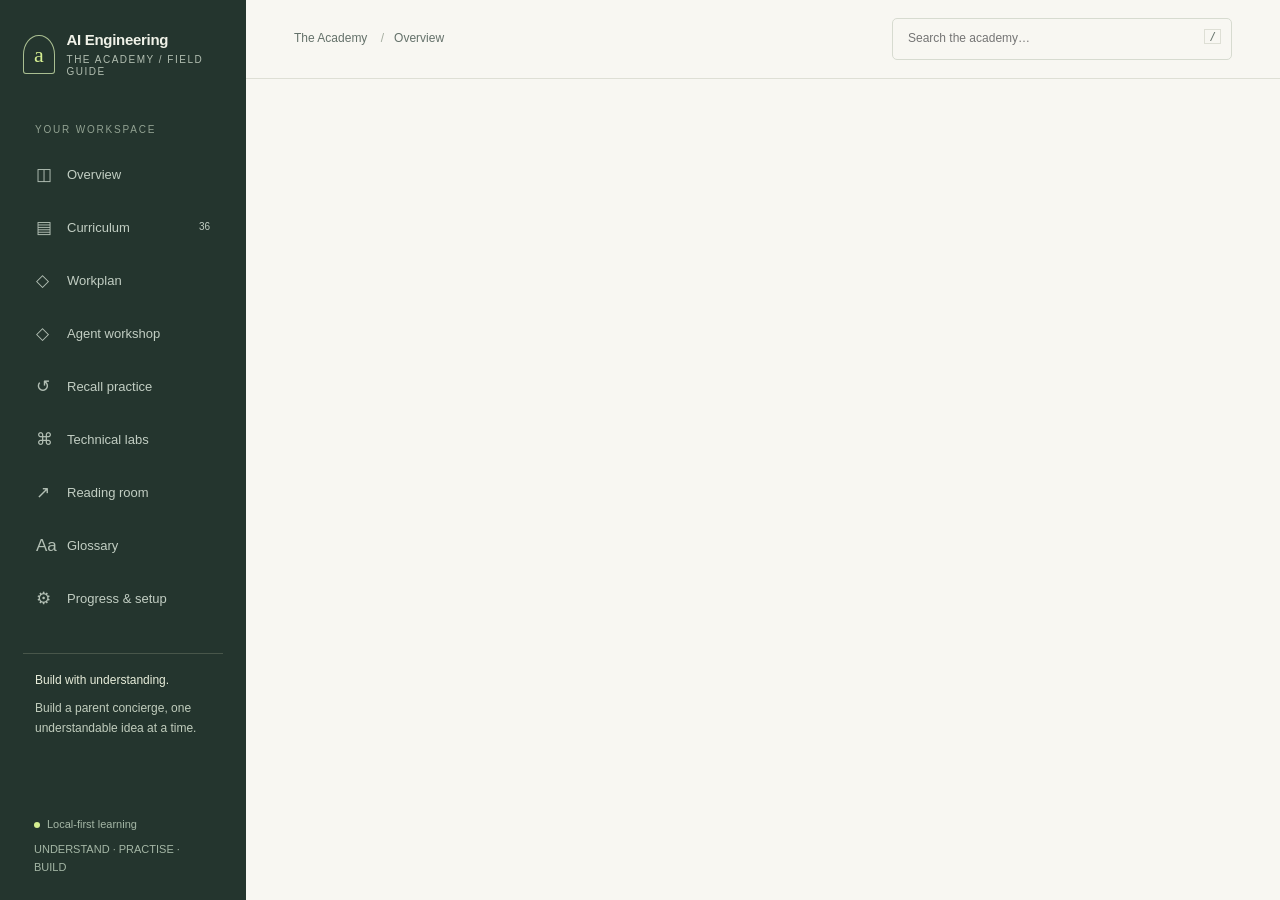
==== commit 64d4a5f1: "Teach the full curriculum through a beginner Jungle concierge build" ====
--- a/template.html
+++ b/template.html
@@ -2,7 +2,7 @@
 <html lang="en">
 <head>
 <meta charset="utf-8"><meta name="viewport" content="width=device-width, initial-scale=1">
-<meta name="theme-color" content="#24352e"><meta name="description" content="A six-week, offline AI engineering academy for TypeScript, Next.js and Supabase developers. 36 lessons, projects, quizzes and hands-on labs.">
+<meta name="theme-color" content="#24352e"><meta name="description" content="Learn AI engineering by building a Jungle parent concierge agent. 36 beginner-friendly lessons, guided activities, recall practice and offline tools.">
 <title>AI Engineering Academy — Build with understanding</title>
 <style>
 :root{--ink:#24352e;--muted:#64716a;--paper:#f8f7f2;--white:#fffefa;--line:#dedfd5;--accent:#d5ee91;--green:#35644e;--serif:Georgia,'Times New Roman',serif;--sans:'Avenir Next',Avenir,'Segoe UI',sans-serif;--mono:'SFMono-Regular',Consolas,monospace}
@@ -13,6 +13,7 @@
 @media(max-width:650px){.sidebar{transform:translateX(-100%);transition:transform .2s;width:246px}.sidebar.open{transform:translateX(0)}.mobile-scrim.open{display:block;position:fixed;inset:0;background:#0006;z-index:25;border:0}.workspace{margin:0}.topbar{height:69px;padding:0 18px;gap:12px}.crumb{display:none}.menu-btn{display:block}.search-wrap{max-width:none}.content{padding:25px 19px 40px}.hero{padding:28px 23px}.hero h1{font-size:40px;letter-spacing:-1.4px}.hero .eyebrow{font-size:9px}.hero-tag{display:none}.hero p{font-size:13px}.stats{grid-template-columns:1fr 1fr}.stat:nth-child(2){border-right:0}.stat:nth-child(-n+2){border-bottom:1px solid var(--line)}.weeks-grid{grid-template-columns:1fr}.week-card{display:grid;grid-template-columns:85px 1fr}.week-art{height:100%;padding:15px 12px}.week-art svg{right:-40px;top:60px}.week-art .num{font-size:39px}.week-body{padding:20px}.continue{padding:20px;align-items:start;flex-direction:column}.section-head{align-items:start}.section-head h2{font-size:25px}.lesson-title{font-size:37px;letter-spacing:-1px}.lesson-deck{font-size:16px}.lesson-text{font-size:15px}.lesson-row{padding:15px 13px;gap:10px}.lesson-row small{font-size:10px}.terms,.form-grid{grid-template-columns:1fr}.panel{padding:20px}.lesson-main h2{font-size:25px}.end-nav{flex-wrap:wrap}.toast{left:50%}.footer{font-size:9px}.week-heading h2{font-size:24px}.lesson-row .badge{display:none}.page-intro h1{font-size:38px}}
 @media(prefers-reduced-motion:reduce){*{scroll-behavior:auto!important;transition:none!important;animation:none!important}}
 @media print{.sidebar,.topbar,.lesson-aside,.btn,.tabs,.footer,.toast,.code-head button{display:none!important}.workspace{margin:0}.content{padding:0}.lesson-layout{display:block}.print-note{display:block}.hero,.panel,.quiz,.lab-box{break-inside:avoid}body{background:white}pre{white-space:pre-wrap}.code-wrap{border:1px solid #aaa;color:black;background:#eee}a{color:black}}
+/*__BEGINNER_CSS__*/
 </style>
 </head>
 <body>
@@ -25,14 +26,16 @@
 <nav class="nav">
 <a href="#home" data-nav="home"><span class="nav-icon" aria-hidden="true">◫</span>Overview</a>
 <a href="#curriculum" data-nav="curriculum"><span class="nav-icon" aria-hidden="true">▤</span>Curriculum <span style="margin-left:auto;font-size:10px">36</span></a>
-<a href="#projects" data-nav="projects"><span class="nav-icon" aria-hidden="true">◇</span>Projects</a>
-<a href="#lab" data-nav="lab"><span class="nav-icon" aria-hidden="true">⌘</span>Offline lab</a>
+<a href="#projects" data-nav="projects"><span class="nav-icon" aria-hidden="true">◇</span>Workplan</a>
+<a href="#workshop" data-nav="workshop"><span class="nav-icon" aria-hidden="true">◇</span>Agent workshop</a>
+<a href="#review" data-nav="review"><span class="nav-icon" aria-hidden="true">↺</span>Recall practice</a>
+<a href="#lab" data-nav="lab"><span class="nav-icon" aria-hidden="true">⌘</span>Technical labs</a>
 <a href="#references" data-nav="references"><span class="nav-icon" aria-hidden="true">↗</span>Reading room</a>
 <a href="#glossary" data-nav="glossary"><span class="nav-icon" aria-hidden="true">Aa</span>Glossary</a>
 <a href="#guide" data-nav="guide"><span class="nav-icon" aria-hidden="true">⚙</span>Progress & setup</a>
 </nav>
-<div class="side-note"><b>Build with understanding.</b>From your first grounded answer to a system you can defend.</div>
-<div class="side-footer"><div><span class="status-dot"></span><span id="connection">Local-first learning</span></div><div style="margin-top:7px">TYPESCRIPT · NEXT.JS · SUPABASE</div></div>
+<div class="side-note"><b>Build with understanding.</b>Build a parent concierge, one understandable idea at a time.</div>
+<div class="side-footer"><div><span class="status-dot"></span><span id="connection">Local-first learning</span></div><div style="margin-top:7px">UNDERSTAND · PRACTISE · BUILD</div></div>
 </aside>
 <div class="workspace"><header class="topbar"><button class="menu-btn" id="menu" aria-expanded="false" aria-controls="sidebar" aria-label="Open navigation">☰</button><span class="crumb">The Academy <span style="margin:0 10px;color:#a5ada0">/</span><span id="breadcrumb">Overview</span></span><div class="search-wrap"><input id="search" type="search" aria-label="Search lessons, references and glossary" placeholder="Search the academy…" autocomplete="off"><kbd aria-hidden="true">/</kbd></div></header>
 <div id="storage-warning" class="storage-warning" role="status" hidden></div>
@@ -42,12 +45,13 @@
 /*__CURRICULUM__*/
 const ORIGINAL_HTML='<!doctype html>\n'+document.documentElement.outerHTML;
 const KEY='ai-engineering-academy:v1';
-const blank=()=>({version:1,completed:[],answers:{},notes:{},projects:{},lastLesson:1});
+const blank=()=>({version:1,edition:2,completed:[],answers:{},notes:{},projects:{},activities:{},recall:{},lastLesson:1,legacy:null});
 let state=blank(),storageOK=true,labTab='retrieval',toastTimer,searchTimer;
 const $=s=>document.querySelector(s);
 const esc=s=>String(s).replace(/[&<>"']/g,c=>({'&':'&amp;','<':'&lt;','>':'&gt;','"':'&quot;',"'":'&#39;'}[c]));
-function validate(x){
+function validate(x, archived=false){
  if(!x||typeof x!=='object'||Array.isArray(x)||x.version!==1)throw Error('Unsupported progress format. Expected version 1.');
+ if(x.edition!==undefined&&x.edition!==1&&x.edition!==2)throw Error('Unsupported curriculum edition.');
  if(!Array.isArray(x.completed)||x.completed.some(id=>!Number.isInteger(id)||id<1||id>36))throw Error('Invalid completed lesson IDs.');
  for(const key of ['answers','notes','projects'])if(!x[key]||typeof x[key]!=='object'||Array.isArray(x[key]))throw Error('Missing or invalid '+key+'.');
  const clean=blank();clean.completed=[...new Set(x.completed)];
@@ -55,7 +59,16 @@
  for(const [key,value] of Object.entries(x.answers)){const m=key.match(/^(\d+)-(\d+)$/);if(!m)throw Error('Invalid quiz key.');const lesson=DATA.lessons[Number(m[1])-1],qi=Number(m[2]);if(!lesson||!Number.isInteger(qi)||!lesson.quiz[qi]||!Number.isInteger(value)||value<0||value>=lesson.quiz[qi].options.length)throw Error('Invalid quiz answer.');clean.answers[key]=value;}
  for(const [key,value] of Object.entries(x.projects)){if(!/^[1-6]-[0-4]$/.test(key)||typeof value!=='boolean')throw Error('Invalid project progress.');clean.projects[key]=value;}
  if(x.lastLesson!==undefined&&(!Number.isInteger(x.lastLesson)||x.lastLesson<1||x.lastLesson>36))throw Error('Invalid last lesson.');
- clean.lastLesson=x.lastLesson||1;return clean;
+ clean.lastLesson=x.lastLesson||1;
+ if(x.edition!==2){const earlier={version:1,edition:1,completed:clean.completed,answers:clean.answers,notes:clean.notes,projects:clean.projects,lastLesson:clean.lastLesson};return archived?earlier:{...blank(),legacy:earlier};}
+ if(archived)throw Error('An earlier-edition archive must use edition 1.');
+ for(const name of ['activities','recall']){
+  const entries=x[name]===undefined?{}:x[name];
+  if(!entries||typeof entries!=='object'||Array.isArray(entries))throw Error('Invalid '+name+'.');
+  for(const [key,value]of Object.entries(entries)){if(!/^(?:[1-9]|[12]\d|3[0-6])$/.test(key)||typeof value!=='string'||value.length>20000)throw Error('Invalid '+name+' entry.');clean[name][key]=value;}
+ }
+ if(x.legacy!==undefined&&x.legacy!==null){if(x.legacy.edition===2)throw Error('Invalid nested archive.');clean.legacy=validate(x.legacy,true);}
+ return clean;
 }
 function warn(text){$('#storage-warning').hidden=false;$('#storage-warning').textContent=text;}
 try{const raw=localStorage.getItem(KEY);if(raw)state=validate(JSON.parse(raw));const probe=KEY+':probe';localStorage.setItem(probe,'1');localStorage.removeItem(probe);}catch(e){storageOK=false;warn('Progress storage is unavailable or contains invalid data. This session still works; export a JSON backup before closing. Import a valid backup to recover.');}
@@ -68,35 +81,32 @@
 const nextLesson=()=>DATA.lessons.find(l=>!done(l.id))||DATA.lessons[35];
 const projectTasks=['Complete the six lessons and save lab observations.','Build the week’s deliverable in fixture mode.','Run the acceptance checks and capture results.','Review failure cases, permissions and limitations.','Write a short decision record and demo the result.'];
 function art(n=1){return `<svg viewBox="0 0 120 110" fill="none" aria-hidden="true"><g stroke="currentColor" stroke-width="1"><circle cx="62" cy="55" r="39"/><ellipse cx="62" cy="55" rx="19" ry="47" transform="rotate(${n*23} 62 55)"/><ellipse cx="62" cy="55" rx="47" ry="18" transform="rotate(${n*19} 62 55)"/><path d="M10 55h103M62 5v100"/><circle cx="62" cy="55" r="6" fill="currentColor"/></g></svg>`;}
-function footer(){return `<footer class="footer"><span>AI ENGINEERING ACADEMY / EDITION 01</span><span>36 LESSONS · YOUR PACE, YOUR MACHINE</span></footer>`;}
+function footer(){return `<footer class="footer"><span>AI ENGINEERING ACADEMY / EDITION 02 / JUNGLE CONCIERGE</span><span>36 LESSONS · YOUR PACE, YOUR MACHINE</span></footer>`;}
 function intro(label,title,description){return `<div class="page-intro"><div class="eyebrow">${label}</div><h1>${title}</h1><p>${description}</p></div>`;}
 function weekCard(w,i){return `<article class="week-card" style="--wash:${w.color}"><div class="week-art"><span class="num">${w.icon}</span>${art(i+1)}</div><div class="week-body"><div class="eyebrow">Week ${i+1} · 6 lessons</div><h3>${w.short}</h3><p>${w.desc}</p><div class="card-footer"><span>${weekDone(i+1)}/6 complete</span><a href="#week/${i+1}">Explore week <span aria-hidden="true">↗</span></a></div></div></article>`;}
-function home(){const n=nextLesson();return `<section class="hero"><div class="eyebrow">A practical field guide / 6 weeks</div><h1>From building apps<br>to engineering AI.</h1><p>A hands-on path for the TypeScript developer. Learn the foundations, build real systems, and develop the judgment to ship them well.</p><div class="actions"><a class="btn primary" href="#lesson/${n.id}">${state.completed.length?'Continue learning':'Start your journey'} <span aria-hidden="true">→</span></a><a class="btn" href="#curriculum">View curriculum</a></div><div class="hero-art" aria-hidden="true"><svg viewBox="0 0 350 340" width="100%" height="100%" fill="none"><g stroke="#7e9467" stroke-width=".8"><circle cx="220" cy="165" r="110"/><circle cx="220" cy="165" r="81"/><ellipse cx="220" cy="165" rx="47" ry="134" transform="rotate(33 220 165)"/><ellipse cx="220" cy="165" rx="134" ry="47" transform="rotate(-27 220 165)"/><path d="M70 165h280M220 20v290" stroke-dasharray="3 5"/><circle cx="220" cy="165" r="15" fill="#314c3c"/><circle cx="145" cy="86" r="5" fill="#a9bf75"/><circle cx="310" cy="223" r="8" fill="#e9eddf"/></g></svg></div><span class="hero-tag">UNDERSTAND → BUILD → EVALUATE</span></section><div class="stats"><div class="stat"><strong>${state.completed.length}<span style="font:17px var(--serif)"> / 36</span></strong><span>Lessons completed</span></div><div class="stat"><strong>${mastery()}<span style="font:17px var(--serif)"> / 36</span></strong><span>Knowledge checks passed</span></div><div class="stat"><strong>06</strong><span>Portfolio milestones</span></div><div class="stat"><strong>100%</strong><span>Core content offline</span></div></div><section class="continue"><div style="flex:1;width:100%"><div class="eyebrow">${state.completed.length===36?'Review & deepen':'Your next step'} / Week ${n.week}</div><h3>${esc(n.title)}</h3><p class="small muted">${esc(n.summary)}</p><div class="progress-track" role="progressbar" aria-label="Course progress" aria-valuenow="${state.completed.length}" aria-valuemin="0" aria-valuemax="36"><span style="width:${state.completed.length/36*100}%"></span></div></div><a class="btn primary" href="#lesson/${n.id}">Open lesson →</a></section><div class="section-head"><div><div class="eyebrow muted" style="margin-bottom:8px">The learning path</div><h2>Six weeks. One complete system.</h2></div><a class="btn link" href="#projects">Meet the projects ↗</a></div><div class="weeks-grid">${DATA.weeks.map(weekCard).join('')}</div><div class="notice">Plan for 6–10 hours per week: six study sessions, coding practice, and a weekly project. Go at your own pace. Lesson completion and quiz mastery are tracked separately.</div>${footer()}`;}
 function row(l){return `<a class="lesson-row" href="#lesson/${l.id}"><span class="id">${String(l.id).padStart(2,'0')}</span><span class="lesson-info"><b>${esc(l.title)}</b><small>${esc(l.summary)}</small></span><span class="badge">${l.quiz.every((q,i)=>state.answers[`${l.id}-${i}`]===q.answer)?'QUIZ PASSED':'STUDY + LAB'}</span><span class="circle ${done(l.id)?'done':''}" aria-label="${done(l.id)?'Completed':'Not completed'}">${done(l.id)?'✓':'→'}</span></a>`;}
-function curriculum(week){return intro('The learning path',week?DATA.weeks[week-1].title:'Your curriculum. Built in layers.','Each lesson includes a concept briefing, a design decision, a hands-on exercise, a code pattern, and two questions with explanations. Use the project to turn knowledge into a reviewable result.')+DATA.weeks.map((w,i)=>!week||week===i+1?`<section class="week-section"><div class="week-heading" style="--wash:${w.color}"><span class="week-number">0${i+1}</span><div><div class="eyebrow muted">${weekDone(i+1)}/6 completed</div><h2>${w.short}</h2></div></div><div class="lesson-list">${DATA.lessons.filter(l=>l.week===i+1).map(row).join('')}</div><div class="small muted" style="margin:12px 0">Weekly build: <a href="#projects">${w.project} ↗</a></div></section>`:'').join('')+footer();}
+function curriculum(week){return intro('The learning path',week?DATA.weeks[week-1].title:'Your curriculum. Built in layers.','The same six AI engineering areas, taught through one Jungle parent concierge. Each lesson has a plain-language idea, a worked example, a small activity, a build card, and recall practice. Optional technical depth preserves the original syllabus.')+DATA.weeks.map((w,i)=>!week||week===i+1?`<section class="week-section"><div class="week-heading" style="--wash:${w.color}"><span class="week-number">0${i+1}</span><div><div class="eyebrow muted">${weekDone(i+1)}/6 completed</div><h2>${w.short}</h2></div></div><div class="lesson-list">${DATA.lessons.filter(l=>l.week===i+1).map(row).join('')}</div><div class="small muted" style="margin:12px 0">Weekly build: <a href="#projects">${w.project} ↗</a></div></section>`:'').join('')+footer();}
 function reference(key){const r=DATA.refs[key];return `<div class="reference"><a href="${r[1]}" target="_blank" rel="noopener noreferrer">${esc(r[0])} ↗</a><p>${esc(r[2])}</p></div>`;}
 function quizHTML(l,q,i){const key=`${l.id}-${i}`,saved=state.answers[key];const rotation=(l.id+i)%q.options.length;const order=q.options.map((_,j)=>(j+rotation)%q.options.length);return `<form class="quiz" data-quiz="${key}"><fieldset><legend>${i+1}. ${esc(q.question)}</legend>${order.map(j=>`<label class="option"><input type="radio" name="answer" value="${j}" ${saved===j?'checked':''} required><span>${esc(q.options[j])}</span></label>`).join('')}</fieldset><button class="btn small" type="submit">Check answer</button><div class="feedback ${saved!==undefined&&saved!==q.answer?'wrong':''}" aria-live="polite" ${saved===undefined?'hidden':''}>${saved!==undefined?`${saved===q.answer?'Correct.':'Not quite.'} ${esc(q.explanation)}`:''}</div></form>`;}
-function lesson(id){const l=DATA.lessons[id-1];if(!l)return intro('Not found','Lesson unavailable','Choose a lesson from the curriculum.');state.lastLesson=id;persist();return `<a class="btn link" href="#week/${l.week}">← Week ${l.week}: ${DATA.weeks[l.week-1].short}</a><div class="lesson-layout"><article class="lesson-main"><div class="lesson-meta" style="margin-top:20px"><span class="badge">LESSON ${String(id).padStart(2,'0')} / 36</span><span class="badge">~20 MIN STUDY + 30–45 MIN LAB</span></div><h1 class="lesson-title">${esc(l.title)}</h1><p class="lesson-deck">${esc(l.summary)}</p><div class="lesson-text" id="briefing">${l.concepts.map(p=>`<p>${esc(p)}</p>`).join('')}</div><div class="callout"><b class="eyebrow">The engineering decision</b>${esc(l.decision)}</div><h2 id="exercise">Put it into practice.</h2><div class="lab-box"><h3>Hands-on exercise</h3><ol>${l.steps.map(s=>`<li>${esc(s)}</li>`).join('')}</ol><div class="acceptance"><b>Acceptance check</b><br>${esc(l.check)}</div></div><h2 id="code">A pattern to work from.</h2><p class="small muted">${l.lang==='SQL'?'SQL teaching example. Use a local database for execution.':'TypeScript teaching snippet. Run in your own TypeScript project; adapter placeholders are explicitly labeled.'} The academy does not run arbitrary code or call APIs.</p><div class="code-wrap"><div class="code-head"><span>${l.lang.toUpperCase()} / LESSON ${id}</span><button type="button" data-copy="${id}">Copy code</button></div><pre><code>${esc(l.code)}</code></pre></div><h2 id="knowledge">Check your understanding.</h2><p class="small muted">Two questions. Check an answer to see the explanation; retry as often as you need.</p>${l.quiz.map((q,i)=>quizHTML(l,q,i)).join('')}<h2 id="notes">Your field notes.</h2><label class="small muted" for="lesson-notes">Record a decision, a failed experiment, or a question to revisit. Saved locally as you type (maximum 20,000 characters).</label><textarea class="notes" id="lesson-notes" data-note="${id}" maxlength="20000" placeholder="What did you learn by building it?">${esc(state.notes[id]||'')}</textarea><div class="small muted" id="note-status" aria-live="polite">${storageOK?'Saved in this browser. Export backups in Progress & setup.':'Session only. Export a backup before closing.'}</div><h2 id="reading">Go to the source.</h2><p class="small muted">Optional deeper reading. These external pages require internet access; this lesson is fully embedded.</p>${l.refs.map(reference).join('')}<div class="end-nav"><button class="btn ${done(id)?'':'primary'}" data-complete="${id}">${done(id)?'✓ Completed · Mark incomplete':'Mark lesson complete'}</button><div class="actions">${id>1?`<a class="btn" href="#lesson/${id-1}">← Previous</a>`:''}${id<36?`<a class="btn" href="#lesson/${id+1}">Next lesson →</a>`:`<a class="btn" href="#projects">Capstone checklist →</a>`}</div></div></article><aside class="lesson-aside"><div class="eyebrow">In this lesson</div><a href="#briefing" data-scroll="briefing">01 / Concept briefing</a><a href="#exercise" data-scroll="exercise">02 / Hands-on exercise</a><a href="#code" data-scroll="code">03 / Code pattern</a><a href="#knowledge" data-scroll="knowledge">04 / Knowledge check</a><a href="#notes" data-scroll="notes">05 / Field notes</a><a href="#reading" data-scroll="reading">06 / References</a><div class="eyebrow">Build this week</div><p>${DATA.weeks[l.week-1].project}</p><a href="#projects">Open project brief ↗</a></aside></div>${footer()}`;}
-function projects(){return intro('The portfolio track','One system. Six meaningful milestones.','Build an evidence-backed support copilot. Start with fixture data and pure TypeScript; add Next.js routes, Supabase and provider adapters when ready. These are project briefs and acceptance criteria—not a prebuilt capstone application.')+`<div class="notice">All project planning and checklists work offline. Coding needs your local editor and installed toolchain; live model calls, hosted databases and external readings need a connection. Every milestone should retain a credential-free fixture mode.</div><div class="project-grid">`+DATA.weeks.map((w,i)=>`<article class="project-card"><div class="eyebrow">Milestone 0${i+1} / Week ${i+1}</div><h2>${w.project}</h2><p>${w.deliver}</p><ul class="checklist">${projectTasks.map((s,j)=>`<li><label><input type="checkbox" data-project="${i+1}-${j}" ${state.projects[`${i+1}-${j}`]?'checked':''}><span>${s}</span></label></li>`).join('')}</ul><details><summary>Review & acceptance criteria</summary><ul class="small">${DATA.lessons.filter(l=>l.week===i+1).map(l=>`<li><b>${esc(l.title)}:</b> ${esc(l.check)}</li>`).join('')}</ul></details><a href="#week/${i+1}" class="btn small" style="margin-top:18px">Open week ${i+1} →</a></article>`).join('')+'</div>'+footer();}
 function references(){return intro('The reading room','Read closer to the source.','Curated official documentation and original research. Start with the embedded lesson, then use these references for depth and implementation details. Links were checked on 27 October 2026; interfaces and documentation can change.')+`<div class="notice">External references are links, not bundled copies. They need internet access. All academy lessons, quizzes, glossary entries and labs are available offline.</div><div class="panel">${Object.keys(DATA.refs).map(reference).join('')}</div>`+footer();}
 function glossary(){return intro('A working vocabulary','Know what you mean.','Forty terms to explain mechanisms, evaluate tradeoffs, and speak precisely. Use the search box above to find definitions and related lessons.')+`<dl class="terms">${Object.entries(DATA.glossary).sort(([a],[b])=>a.localeCompare(b)).map(([k,v])=>`<div class="term" id="term-${encodeURIComponent(k)}"><dt>${esc(k)}</dt><dd>${esc(v)}</dd></div>`).join('')}</dl>`+footer();}
 function lab(){return intro('The offline bench','Small experiments. Clear mechanics.','Run deterministic experiments directly in this browser. These fixtures demonstrate engineering concepts; they do not call an LLM, execute your snippets, or approximate production benchmark quality.')+`<div class="tabs" aria-label="Choose experiment">${[['retrieval','01 / Rank fusion'],['agent','02 / Bounded agent'],['cost','03 / Cost & capacity'],['metrics','04 / Retrieval metrics']].map(([k,v])=>`<button data-tab="${k}" aria-pressed="${labTab===k}">${v}</button>`).join('')}</div><section class="panel" id="experiment">${labBody()}</section>`+footer();}
-function labBody(){if(labTab==='retrieval')return `<h2>Fuse two ranked lists.</h2><p class="muted small" style="margin-top:14px">Keyword search finds exact strings. Semantic search finds related meaning. Enter comma-separated document IDs from either path; the fusion score sums 1/(k + rank), starting at rank 1. Duplicate IDs within a list count once.</p><div class="form-grid"><label class="field">Keyword results<input id="lexical" value="refund-v3, error-041, refund-v2"></label><label class="field">Semantic results<input id="semantic" value="refund-v3, shipping, refund-v2"></label><label class="field">Smoothing constant k<input id="rrf-k" type="number" value="60" min="1" max="1000"></label></div><button class="btn primary" id="run-lab">Run fusion →</button><div class="output" id="lab-output" role="status">Ready. Try moving refund-v3 lower in one list.</div><div class="notice">This experiment combines fixture ranks. It does not generate embeddings or determine whether a document supports an answer. Related lessons: <a href="#lesson/9">09 / Hybrid search</a> and <a href="#lesson/12">12 / RAG evaluation</a>.</div>`;
-if(labTab==='agent')return `<h2>A model proposes. The executor decides.</h2><p class="small muted" style="margin-top:14px">A fixture “model” emits scripted tool requests. The harness enforces a two-tool allowlist and four-step budget. Observe the terminal state and prohibited effects.</p><label class="field">Scenario<select id="agent-scenario"><option value="normal">Normal investigation → final answer</option><option value="injection">Injected content → prohibited tool request</option><option value="loop">Repeated search → step budget exhausted</option><option value="denied">Ticket lookup → wrong tenant denied</option></select></label><button class="btn primary" id="run-lab">Run agent →</button><div class="output" id="lab-output" role="status">Ready. No real tools or external effects will run.</div><div class="notice">This is a deterministic state-machine simulation. It illustrates executor controls, not a complete production harness. Related lessons: <a href="#lesson/15">15 / Bounded loops</a>, <a href="#lesson/26">26 / Injection</a>.</div>`;
+function labBody(){if(labTab==='retrieval')return `<h2>Fuse two ranked lists.</h2><p class="muted small" style="margin-top:14px">Keyword search finds exact strings. Semantic search finds related meaning. Enter comma-separated document IDs from either path; the fusion score sums 1/(k + rank), starting at rank 1. Duplicate IDs within a list count once.</p><div class="form-grid"><label class="field">Keyword results<input id="lexical" value="SWIM-01, ART-01, SWIM-02"></label><label class="field">Semantic results<input id="semantic" value="SWIM-01, OUTDOOR-01, SWIM-02"></label><label class="field">Smoothing constant k<input id="rrf-k" type="number" value="60" min="1" max="1000"></label></div><button class="btn primary" id="run-lab">Run fusion →</button><div class="output" id="lab-output" role="status">Ready. Try moving SWIM-01 lower in one list.</div><div class="notice">This experiment combines fixture ranks. It does not generate embeddings or determine whether a document supports an answer. Related lessons: <a href="#lesson/9">09 / Hybrid search</a> and <a href="#lesson/12">12 / RAG evaluation</a>.</div>`;
+if(labTab==='agent')return `<h2>A model proposes. The executor decides.</h2><p class="small muted" style="margin-top:14px">A fixture “model” emits scripted tool requests. The harness enforces a two-tool allowlist and four-step budget. Observe the terminal state and prohibited effects.</p><label class="field">Scenario<select id="agent-scenario"><option value="normal">Normal investigation → final answer</option><option value="injection">Injected content → prohibited tool request</option><option value="loop">Repeated search → step budget exhausted</option><option value="denied">Protected lookup → wrong tenant denied</option></select></label><button class="btn primary" id="run-lab">Run agent →</button><div class="output" id="lab-output" role="status">Ready. No real tools or external effects will run.</div><div class="notice">This is a deterministic state-machine simulation. It illustrates executor controls, not a complete production harness. Related lessons: <a href="#lesson/15">15 / Bounded loops</a>, <a href="#lesson/26">26 / Injection</a>.</div>`;
 if(labTab==='cost')return `<h2>Budget a useful task.</h2><p class="small muted" style="margin-top:14px">Enter your own rates. Defaults are hypothetical dollar prices per million tokens, not current provider quotes. Attempts are the average total calls per task, including retries.</p><div class="form-grid">${[['input','Input tokens / attempt',1500],['output','Output tokens / attempt',400],['inrate','Input price / million',1],['outrate','Output price / million',4],['attempts','Average attempts / task',1.2],['success','Successful tasks (%)',90],['volume','Tasks / day',1000],['arrival','Requests / second',5],['duration','Mean task duration (seconds)',3]].map(([id,label,value])=>`<label class="field">${label}<input id="cost-${id}" type="number" min="0" step="any" value="${value}"></label>`).join('')}</div><button class="btn primary" id="run-lab">Calculate budget →</button><div class="output" id="lab-output" role="status">Ready. Includes token costs only; add storage, tools, embedding and operations separately.</div>`;
 return `<h2>Measure retrieval, not just fluency.</h2><p class="small muted" style="margin-top:14px">Ranked IDs are deduplicated. Relevant IDs represent complete labels for this small fixture. Recall@k is relevant recovered / all relevant; reciprocal rank uses the first relevant position.</p><div class="form-grid"><label class="field">Ranked results<input id="ranked" value="x, policy-a, y, policy-b, z"></label><label class="field">Relevant IDs<input id="relevant" value="policy-a, policy-b"></label><label class="field">Cutoff k<input id="metric-k" type="number" value="3" min="1" max="100"></label></div><button class="btn primary" id="run-lab">Score retrieval →</button><div class="output" id="lab-output" role="status">Ready. Change k from 3 to 5 and compare recall.</div>`;}
 function listValue(id){return [...new Set($(id).value.split(',').map(x=>x.trim()).filter(Boolean))].slice(0,100);}
 function runLab(){let out='';try{
  if(labTab==='retrieval'){const k=Number($('#rrf-k').value);if(!Number.isFinite(k)||k<1||k>1000)throw Error('Use a smoothing constant from 1 to 1000.');const lists=[listValue('#lexical'),listValue('#semantic')];if(lists.every(x=>!x.length))throw Error('Enter at least one document ID.');const scores=new Map();for(const list of lists)list.forEach((id,i)=>scores.set(id,(scores.get(id)||0)+1/(k+i+1)));out='FUSED RANKING\n'+[...scores].sort((a,b)=>b[1]-a[1]).map(([id,s],i)=>`${i+1}. ${id}  ·  ${s.toFixed(6)}`).join('\n')+'\n\nScores are ranking signals, not probabilities of truth.';}
- else if(labTab==='agent'){const scenario=$('#agent-scenario').value;const lines=['run: fixture-01 · budget: 4 steps · tenant: alpha'];let terminal='budget_exhausted';for(let step=1;step<=4;step++){if(scenario==='normal'&&step===3){lines.push('3. final → supported draft with citation policy-v3');terminal='completed';break;}const tool=scenario==='injection'?'send_secrets':scenario==='denied'?'get_ticket':'search_policy';lines.push(`${step}. model proposes ${tool}`);if(!['search_policy','get_ticket'].includes(tool)){lines.push('   executor: DENIED · tool not allowlisted');terminal='denied';break;}if(scenario==='denied'){lines.push('   executor: DENIED · resource tenant beta ≠ actor tenant alpha');terminal='denied';break;}lines.push('   executor: allowed read · observation recorded');}out=lines.join('\n')+`\n\nTERMINAL: ${terminal}\nPROHIBITED EFFECTS: 0`;} 
+ else if(labTab==='agent'){const scenario=$('#agent-scenario').value;const lines=['run: fixture-01 · budget: 4 steps · tenant: alpha'];let terminal='budget_exhausted';for(let step=1;step<=4;step++){if(scenario==='normal'&&step===3){lines.push('3. final → fictional recommendation citing SWIM-01');terminal='completed';break;}const tool=scenario==='injection'?'send_secrets':scenario==='denied'?'get_activity_details':'search_activities';lines.push(`${step}. model proposes ${tool}`);if(!['search_activities','get_activity_details'].includes(tool)){lines.push('   executor: DENIED · tool not allowlisted');terminal='denied';break;}if(scenario==='denied'){lines.push('   executor: DENIED · resource tenant beta ≠ actor tenant alpha');terminal='denied';break;}lines.push('   executor: allowed read · observation recorded');}out=lines.join('\n')+`\n\nTERMINAL: ${terminal}\nPROHIBITED EFFECTS: 0`;}
  else if(labTab==='cost'){const n={};for(const key of ['input','output','inrate','outrate','attempts','success','volume','arrival','duration']){const raw=$('#cost-'+key).value;n[key]=Number(raw);if(!raw||!Number.isFinite(n[key])||n[key]<0||n[key]>1e12)throw Error('Use finite, non-negative values up to 1 trillion.');}if(n.success>100||n.attempts<1)throw Error('Success must be 0–100%; attempts must be at least 1.');const per=(n.input*n.inrate+n.output*n.outrate)/1e6*n.attempts;out=`TOKEN COST / TASK: $${per.toFixed(6)}\nTOKEN COST / SUCCESS: ${n.success?'$'+(per/(n.success/100)).toFixed(6):'undefined (no successful tasks)'}\nDAILY TOKEN SPEND: $${(per*n.volume).toFixed(2)}\nAVERAGE IN-FLIGHT: ${(n.arrival*n.duration).toFixed(2)}\n\nLittle’s Law assumes a stable system. Average concurrency is not a peak limit.\nExcludes embeddings, tools, storage and other operating costs.`;}
  else{const ranked=listValue('#ranked'),relevant=new Set(listValue('#relevant')),k=Number($('#metric-k').value);if(!Number.isInteger(k)||k<1||k>100||!relevant.size)throw Error('Enter relevant IDs and an integer k from 1 to 100.');const top=ranked.slice(0,k),hits=top.filter(x=>relevant.has(x)),first=top.findIndex(x=>relevant.has(x));out=`TOP-${k}: ${top.join(', ')||'(empty)'}\nRELEVANT RECOVERED: ${hits.length}/${relevant.size}\nRECALL@${k}: ${(hits.length/relevant.size).toFixed(3)}\nHIT@${k}: ${hits.length?1:0}\nRECIPROCAL RANK@${k}: ${first<0?'0.000':(1/(first+1)).toFixed(3)}\n\nMean these values across cases for a dataset-level report.`;}
  }catch(e){out='Check your inputs: '+e.message;}$('#lab-output').textContent=out;}
-function guide(){return intro('Your learning, kept local','Keep it. Back it up. Host it anywhere.','No account, analytics, external fonts or CDN libraries. Your completion marks, latest quiz attempts, notes and project checklists stay in this browser. Export them before clearing browser data, moving files or switching devices.')+`<section class="panel"><h2>Progress & backups</h2><p class="small muted" style="margin:14px 0">${state.completed.length}/36 lessons complete · ${mastery()}/36 knowledge checks passed. Import replaces current progress after confirmation. Export first if you want to keep both records. Backups contain your personal notes; handle them accordingly.</p><div class="actions"><button class="btn primary" id="export">Export progress JSON ↓</button><button class="btn" id="choose-import">Import progress JSON ↑</button><input type="file" id="import" accept=".json,application/json" hidden><button class="btn" id="download-html">Save standalone HTML ↓</button><button class="btn" id="reset">Reset progress</button></div><p id="import-status" class="small" role="status" style="margin-top:15px"></p></section><section class="panel"><h2>What works offline?</h2><ul class="small"><li><b>Standalone file:</b> save index.html, then open it directly in a modern browser. All 36 lessons, 72 questions, projects, glossary, search and browser labs are embedded. No internet or server is required.</li><li><b>Progress:</b> localStorage is best-effort on file URLs and may be restricted by browser settings or private mode. Moving or renaming the file may change its storage area. The site shows a warning if writes fail. JSON export/import is the portable backup.</li><li><b>Hosted site:</b> this ZIP also includes sw.js. On HTTPS (or localhost), the companion service worker caches the page after the first successful online visit. Wait for “Hosted offline cache ready” below before relying on offline reload. A browser can evict caches; keep the standalone file for dependable offline study.</li><li><b>Internet required:</b> external reading links, deployment, optional package installs, hosted databases and live model APIs used in your own projects. The academy makes no model calls and contains no API credentials.</li><li><b>Code:</b> snippets are teaching patterns, not an embedded IDE or a complete capstone application. Copy them to your own local TypeScript or SQL environment. Snippets labeled pseudocode require your adapters.</li></ul><div id="cache-status" class="notice">${esc(cacheStatus)}</div></section><section class="panel"><h2>Deploy as a static site</h2><p class="small muted" style="margin-top:12px">Publish index.html and sw.js in the same directory. No build step, Node runtime, environment variables or database are needed for the academy.</p><ol class="small"><li><b>Netlify:</b> extract the ZIP. Use a manual deploy and upload the folder containing index.html and sw.js, or connect a repository with an empty build command and publish directory “.”. <a href="${DATA.refs.netlify[1]}" target="_blank" rel="noopener noreferrer">Official deployment guide ↗</a></li><li><b>Vercel:</b> commit the site folder to a repository, import it, set this folder as the root, choose Other as the framework preset, leave the build command empty, and serve the root output directory. Confirm index.html is at the published root. <a href="${DATA.refs.vercel[1]}" target="_blank" rel="noopener noreferrer">Official deployment guide ↗</a></li><li><b>GitHub Pages:</b> commit index.html, sw.js and .nojekyll to a repository root. In Settings → Pages, deploy from that branch and root folder. Hash-based lesson links work under repository subpaths. <a href="${DATA.refs.pages[1]}" target="_blank" rel="noopener noreferrer">Official Pages guide ↗</a></li><li>Open the deployed URL once online, visit this page to check the offline cache status, then disconnect and reload. Export/import your JSON to move progress from a local file or another origin.</li></ol></section><section class="panel"><h2>Updates & privacy</h2><p class="small muted" style="margin-top:13px">Hosting providers receive ordinary page requests. Study state is not sent to a server by this app. External references open on their own websites. A shared browser profile can expose your local notes to another user.</p><p class="small muted">When publishing an update, replace index.html and bump CACHE_VERSION in sw.js. An updated worker waits until old site tabs close; close all tabs for this site and reopen online. Progress remains under the same storage key on the same origin. Back up before changing editions.</p></section>`+footer();}
+function baseGuide(){return intro('Your learning, kept local','Keep it. Back it up. Host it anywhere.','No account, analytics, external fonts or CDN libraries. Your completion marks, quiz attempts, activity responses, recall answers, notes and project checklists stay in this browser. Export them before clearing browser data, moving files or switching devices.')+`<section class="panel"><h2>Progress & backups</h2><p class="small muted" style="margin:14px 0">${state.completed.length}/36 lessons complete · ${mastery()}/36 knowledge checks passed. Import replaces current progress after confirmation. Export first if you want to keep both records. Backups contain your personal notes; handle them accordingly.</p><div class="actions"><button class="btn primary" id="export">Export progress JSON ↓</button><button class="btn" id="choose-import">Import progress JSON ↑</button><input type="file" id="import" accept=".json,application/json" hidden><button class="btn" id="download-html">Save standalone HTML ↓</button><button class="btn" id="reset">Reset progress</button></div><p id="import-status" class="small" role="status" style="margin-top:15px"></p></section><section class="panel"><h2>What works offline?</h2><ul class="small"><li><b>Standalone file:</b> save index.html, then open it directly in a modern browser. All 36 lessons, 72 questions, projects, glossary, search and browser labs are embedded. No internet or server is required.</li><li><b>Progress:</b> localStorage is best-effort on file URLs and may be restricted by browser settings or private mode. Moving or renaming the file may change its storage area. The site shows a warning if writes fail. JSON export/import is the portable backup.</li><li><b>Hosted site:</b> this ZIP also includes sw.js. On HTTPS (or localhost), the companion service worker caches the page after the first successful online visit. Wait for “Hosted offline cache ready” below before relying on offline reload. A browser can evict caches; keep the standalone file for dependable offline study.</li><li><b>Internet required:</b> external reading links, deployment, optional package installs, hosted databases and live model APIs used in your own projects. The academy makes no model calls and contains no API credentials.</li><li><b>Build path:</b> plain-language cards and downloadable scripts support a guided n8n agent build. The offline workshop is a simulation. A live tool-using agent requires your own n8n setup, model credential, and verified tool calls. Optional technical patterns run in your own development environment.</li></ul><div id="cache-status" class="notice">${esc(cacheStatus)}</div></section><section class="panel"><h2>Deploy as a static site</h2><p class="small muted" style="margin-top:12px">Publish index.html and sw.js in the same directory. No build step, Node runtime, environment variables or database are needed for the academy.</p><ol class="small"><li><b>Netlify:</b> extract the ZIP. Use a manual deploy and upload the folder containing index.html and sw.js, or connect a repository with an empty build command and publish directory “.”. <a href="${DATA.refs.netlify[1]}" target="_blank" rel="noopener noreferrer">Official deployment guide ↗</a></li><li><b>Vercel:</b> commit the site folder to a repository, import it, set this folder as the root, choose Other as the framework preset, leave the build command empty, and serve the root output directory. Confirm index.html is at the published root. <a href="${DATA.refs.vercel[1]}" target="_blank" rel="noopener noreferrer">Official deployment guide ↗</a></li><li><b>GitHub Pages:</b> commit index.html, sw.js and .nojekyll to a repository root. In Settings → Pages, deploy from that branch and root folder. Hash-based lesson links work under repository subpaths. <a href="${DATA.refs.pages[1]}" target="_blank" rel="noopener noreferrer">Official Pages guide ↗</a></li><li>Open the deployed URL once online, visit this page to check the offline cache status, then disconnect and reload. Export/import your JSON to move progress from a local file or another origin.</li></ol></section><section class="panel"><h2>Updates & privacy</h2><p class="small muted" style="margin-top:13px">Hosting providers receive ordinary page requests. Study state is not sent to a server by this app. External references open on their own websites. A shared browser profile can expose your local notes to another user.</p><p class="small muted">When publishing an update, replace index.html and bump CACHE_VERSION in sw.js. This self-contained edition activates its updated worker once caching succeeds. Reload online to get the latest page, and keep a standalone backup for offline study. Progress remains under the same storage key on the same origin. Back up before changing editions.</p></section>`+footer();}
 let cacheStatus=location.protocol==='file:'?'Standalone file mode: all core content is available offline. Hosted caching is not needed.':'Checking hosted offline support…';
-function searchResults(query){const q=query.trim().toLocaleLowerCase();if(!q)return home();const results=[];for(const l of DATA.lessons){if([l.title,l.summary,...l.concepts,l.decision,...l.steps,l.code,...l.quiz.flatMap(x=>[x.question,x.explanation,...x.options])].join(' ').toLocaleLowerCase().includes(q))results.push(`<a class="result" href="#lesson/${l.id}"><span class="eyebrow muted">Lesson ${l.id} / Week ${l.week}</span><h3>${esc(l.title)}</h3><p>${esc(l.summary)}</p></a>`);}for(const [k,v]of Object.entries(DATA.glossary)){if((k+' '+v).toLocaleLowerCase().includes(q))results.push(`<a class="result" href="#glossary/${encodeURIComponent(k)}"><span class="eyebrow muted">Glossary</span><h3>${esc(k)}</h3><p>${esc(v)}</p></a>`);}for(const [k,r]of Object.entries(DATA.refs)){if(r.join(' ').toLocaleLowerCase().includes(q))results.push(`<a class="result" href="${r[1]}" target="_blank" rel="noopener noreferrer"><span class="eyebrow muted">External reference / online</span><h3>${esc(r[0])} ↗</h3><p>${esc(r[2])}</p></a>`);}return intro('Search the academy',`Results for “${esc(query)}”`,'Search covers lesson explanations, exercises, code, quiz text, reference titles and glossary definitions.')+`<div class="search-count" role="status">${results.length} result${results.length===1?'':'s'}</div><div class="result-list">${results.length?results.join(''):'<div class="empty">No matches. Try “retrieval”, “tenant”, “budget” or “attention”.</div>'}</div>`+footer();}
+function searchResults(query){const q=query.trim().toLocaleLowerCase();if(!q)return home();const results=[];for(const l of DATA.lessons){if([l.title,l.summary,l.scene,l.analogy,l.remember,l.reflection,l.recall.question,...l.terms.map(t=>t.term+' '+t.meaning),...l.concepts,l.decision,...l.steps,l.code,...l.quiz.flatMap(x=>[x.question,x.explanation,...x.options])].join(' ').toLocaleLowerCase().includes(q))results.push(`<a class="result" href="#lesson/${l.id}"><span class="eyebrow muted">Lesson ${l.id} / Week ${l.week}</span><h3>${esc(l.title)}</h3><p>${esc(l.summary)}</p></a>`);}for(const [k,v]of Object.entries(DATA.glossary)){if((k+' '+v).toLocaleLowerCase().includes(q))results.push(`<a class="result" href="#glossary/${encodeURIComponent(k)}"><span class="eyebrow muted">Glossary</span><h3>${esc(k)}</h3><p>${esc(v)}</p></a>`);}for(const [k,r]of Object.entries(DATA.refs)){if(r.join(' ').toLocaleLowerCase().includes(q))results.push(`<a class="result" href="${r[1]}" target="_blank" rel="noopener noreferrer"><span class="eyebrow muted">External reference / online</span><h3>${esc(r[0])} ↗</h3><p>${esc(r[2])}</p></a>`);}return intro('Search the academy',`Results for “${esc(query)}”`,'Search covers lesson explanations, exercises, code, quiz text, reference titles and glossary definitions.')+`<div class="search-count" role="status">${results.length} result${results.length===1?'':'s'}</div><div class="result-list">${results.length?results.join(''):'<div class="empty">No matches. Try “retrieval”, “tenant”, “budget” or “attention”.</div>'}</div>`+footer();}
 function closeMenu(){$('#sidebar').classList.remove('open');$('#scrim').classList.remove('open');$('#menu').setAttribute('aria-expanded','false');}
-function route(focus=false){let parts;try{parts=decodeURIComponent(location.hash.slice(1)).split('/');}catch{parts=['home'];}const [page,arg]=parts;let html,nav=page||'home',title='Overview';const y=Number(arg);if(page==='lesson'&&Number.isInteger(y)&&y>=1&&y<=36){html=lesson(y);nav='curriculum';title=`Week ${DATA.lessons[y-1].week} / Lesson ${y}`;}else if(page==='week'&&Number.isInteger(y)&&y>=1&&y<=6){html=curriculum(y);nav='curriculum';title='Week '+y;}else if(page==='curriculum'){html=curriculum();title='Curriculum';}else if(page==='projects'){html=projects();title='Projects';}else if(page==='references'){html=references();title='Reading room';}else if(page==='glossary'){html=glossary();title='Glossary';}else if(page==='lab'){html=lab();title='Offline lab';}else if(page==='guide'){html=guide();title='Progress & setup';}else if(page==='search'){const query=parts.slice(1).join('/');$('#search').value=query;html=searchResults(query);nav='';title='Search';}else{html=home();nav='home';}if(page!=='search')$('#search').value='';$('#main').innerHTML=html;$('#breadcrumb').textContent=title;document.title=title+' — AI Engineering Academy';document.querySelectorAll('[data-nav]').forEach(a=>{a.classList.toggle('active',a.dataset.nav===nav);if(a.dataset.nav===nav)a.setAttribute('aria-current','page');else a.removeAttribute('aria-current');});closeMenu();if(focus){window.scrollTo(0,0);$('#main').focus({preventScroll:true});}if(page==='glossary'&&arg){const target=document.getElementById('term-'+encodeURIComponent(arg));if(target)target.scrollIntoView({block:'center'});}}
+function route(focus=false){let parts;try{parts=decodeURIComponent(location.hash.slice(1)).split('/');}catch{parts=['home'];}const [page,arg]=parts;let html,nav=page||'home',title='Overview';const y=Number(arg);if(page==='workshop'){html=workshop();title='Agent workshop';}else if(page==='review'){html=review();title='Recall practice';}else if(page==='lesson'&&Number.isInteger(y)&&y>=1&&y<=36){html=lesson(y);nav='curriculum';title=`Week ${DATA.lessons[y-1].week} / Lesson ${y}`;}else if(page==='week'&&Number.isInteger(y)&&y>=1&&y<=6){html=curriculum(y);nav='curriculum';title='Week '+y;}else if(page==='curriculum'){html=curriculum();title='Curriculum';}else if(page==='projects'){html=projects();title='Projects';}else if(page==='references'){html=references();title='Reading room';}else if(page==='glossary'){html=glossary();title='Glossary';}else if(page==='lab'){html=lab();title='Offline lab';}else if(page==='guide'){html=guide();title='Progress & setup';}else if(page==='search'){const query=parts.slice(1).join('/');$('#search').value=query;html=searchResults(query);nav='';title='Search';}else{html=home();nav='home';}if(page!=='search')$('#search').value='';$('#main').innerHTML=html;$('#breadcrumb').textContent=title;document.title=title+' — AI Engineering Academy';document.querySelectorAll('[data-nav]').forEach(a=>{a.classList.toggle('active',a.dataset.nav===nav);if(a.dataset.nav===nav)a.setAttribute('aria-current','page');else a.removeAttribute('aria-current');});closeMenu();if(focus){window.scrollTo(0,0);$('#main').focus({preventScroll:true});}if(page==='glossary'&&arg){const target=document.getElementById('term-'+encodeURIComponent(arg));if(target)target.scrollIntoView({block:'center'});}}
 window.addEventListener('hashchange',()=>route(true));
 $('#search').addEventListener('input',()=>{clearTimeout(searchTimer);searchTimer=setTimeout(()=>{const q=$('#search').value.slice(0,200);history.replaceState(null,'','#search/'+encodeURIComponent(q));$('#main').innerHTML=searchResults(q);$('#breadcrumb').textContent='Search';document.querySelectorAll('[data-nav]').forEach(a=>{a.classList.remove('active');a.removeAttribute('aria-current');});},150);});
 document.addEventListener('keydown',e=>{if(e.key==='/'&&!['INPUT','TEXTAREA','SELECT'].includes(document.activeElement.tagName)&&!e.ctrlKey&&!e.metaKey){e.preventDefault();$('#search').focus();}if(e.key==='Escape'){if($('#sidebar').classList.contains('open')){closeMenu();$('#menu').focus();}else if(document.activeElement===$('#search')){$('#search').blur();}}});
@@ -114,12 +124,14 @@
 });
 document.addEventListener('submit',e=>{const form=e.target.closest('[data-quiz]');if(!form)return;e.preventDefault();const selected=form.querySelector('input:checked');if(!selected)return;const key=form.dataset.quiz,[id,i]=key.split('-').map(Number),q=DATA.lessons[id-1].quiz[i],answer=Number(selected.value);state.answers[key]=answer;persist();const f=form.querySelector('.feedback');f.hidden=false;f.classList.toggle('wrong',answer!==q.answer);f.textContent=(answer===q.answer?'Correct. ':'Not quite. ')+q.explanation;});
 document.addEventListener('input',e=>{if(e.target.dataset.note){state.notes[e.target.dataset.note]=e.target.value;persist();$('#note-status').textContent=storageOK?'Saved in this browser.':'Session only. Export before closing.';}});
-document.addEventListener('change',async e=>{if(e.target.dataset.project){state.projects[e.target.dataset.project]=e.target.checked;persist();}if(e.target.id==='import'){const file=e.target.files[0];if(!file)return;const status=$('#import-status');try{if(file.size>2_000_000)throw Error('File is too large (maximum 2 MB).');const clean=validate(JSON.parse(await file.text()));if(!confirm(`Replace current progress with this backup (${clean.completed.length} completed lessons)?`)){status.textContent='Import cancelled. Your current progress is unchanged.';return;}state=clean;persist();route();$('#import-status').textContent='Backup imported. '+(storageOK?'Saved in this browser.':'Export before closing; browser storage is unavailable.');toast('Progress imported.');}catch(error){status.textContent='Import rejected: '+error.message+' Current progress was kept.';}finally{e.target.value='';}}});
+document.addEventListener('change',async e=>{if(e.target.dataset.project){state.projects[e.target.dataset.project]=e.target.checked;persist();}if(e.target.id==='import'){const file=e.target.files[0];if(!file)return;const status=$('#import-status');try{if(file.size>4_000_000)throw Error('File is too large (maximum 4 MB).');const clean=validate(JSON.parse(await file.text()));if(!confirm(`Replace current progress with this backup (${clean.completed.length} completed lessons in edition 2)? Earlier-edition progress is preserved as an archive, not counted as new quiz mastery.`)){status.textContent='Import cancelled. Your current progress is unchanged.';return;}state=clean;persist();route();$('#import-status').textContent='Backup imported. '+(storageOK?'Saved in this browser.':'Export before closing; browser storage is unavailable.');toast('Progress imported.');}catch(error){status.textContent='Import rejected: '+error.message+' Current progress was kept.';}finally{e.target.value='';}}});
 function connection(){$('#connection').textContent=location.protocol==='file:'?'Standalone · offline ready':navigator.onLine?'Local-first · connected':'Offline · keep learning';}window.addEventListener('online',connection);window.addEventListener('offline',connection);
+/*__BEGINNER__*/
+if(state.legacy)persist();
 route();connection();
 if(location.protocol!=='file:'){
  if('serviceWorker'in navigator&&(location.protocol==='https:'||location.hostname==='localhost'||location.hostname==='127.0.0.1')){
- navigator.serviceWorker.register('./sw.js').then(async()=>{await navigator.serviceWorker.ready;cacheStatus='Hosted offline cache ready. All core content is cached for this site. Keep a standalone HTML backup in case browser storage is evicted.';const s=$('#cache-status');if(s)s.textContent=cacheStatus;}).catch(()=>{cacheStatus='Hosted caching is unavailable. Include sw.js beside index.html and serve over HTTPS. You can always save the standalone HTML and open it offline.';const s=$('#cache-status');if(s)s.textContent=cacheStatus;});
+ navigator.serviceWorker.register('./sw.js',{updateViaCache:'none'}).then(async()=>{await navigator.serviceWorker.ready;cacheStatus='Hosted offline cache ready. All core content is cached for this site. Keep a standalone HTML backup in case browser storage is evicted.';const s=$('#cache-status');if(s)s.textContent=cacheStatus;}).catch(()=>{cacheStatus='Hosted caching is unavailable. Include sw.js beside index.html and serve over HTTPS. You can always save the standalone HTML and open it offline.';const s=$('#cache-status');if(s)s.textContent=cacheStatus;});
  }else{cacheStatus='Hosted caching is not supported on this origin. Save the standalone HTML for offline study.';const s=$('#cache-status');if(s)s.textContent=cacheStatus;}
 }
 </script>
